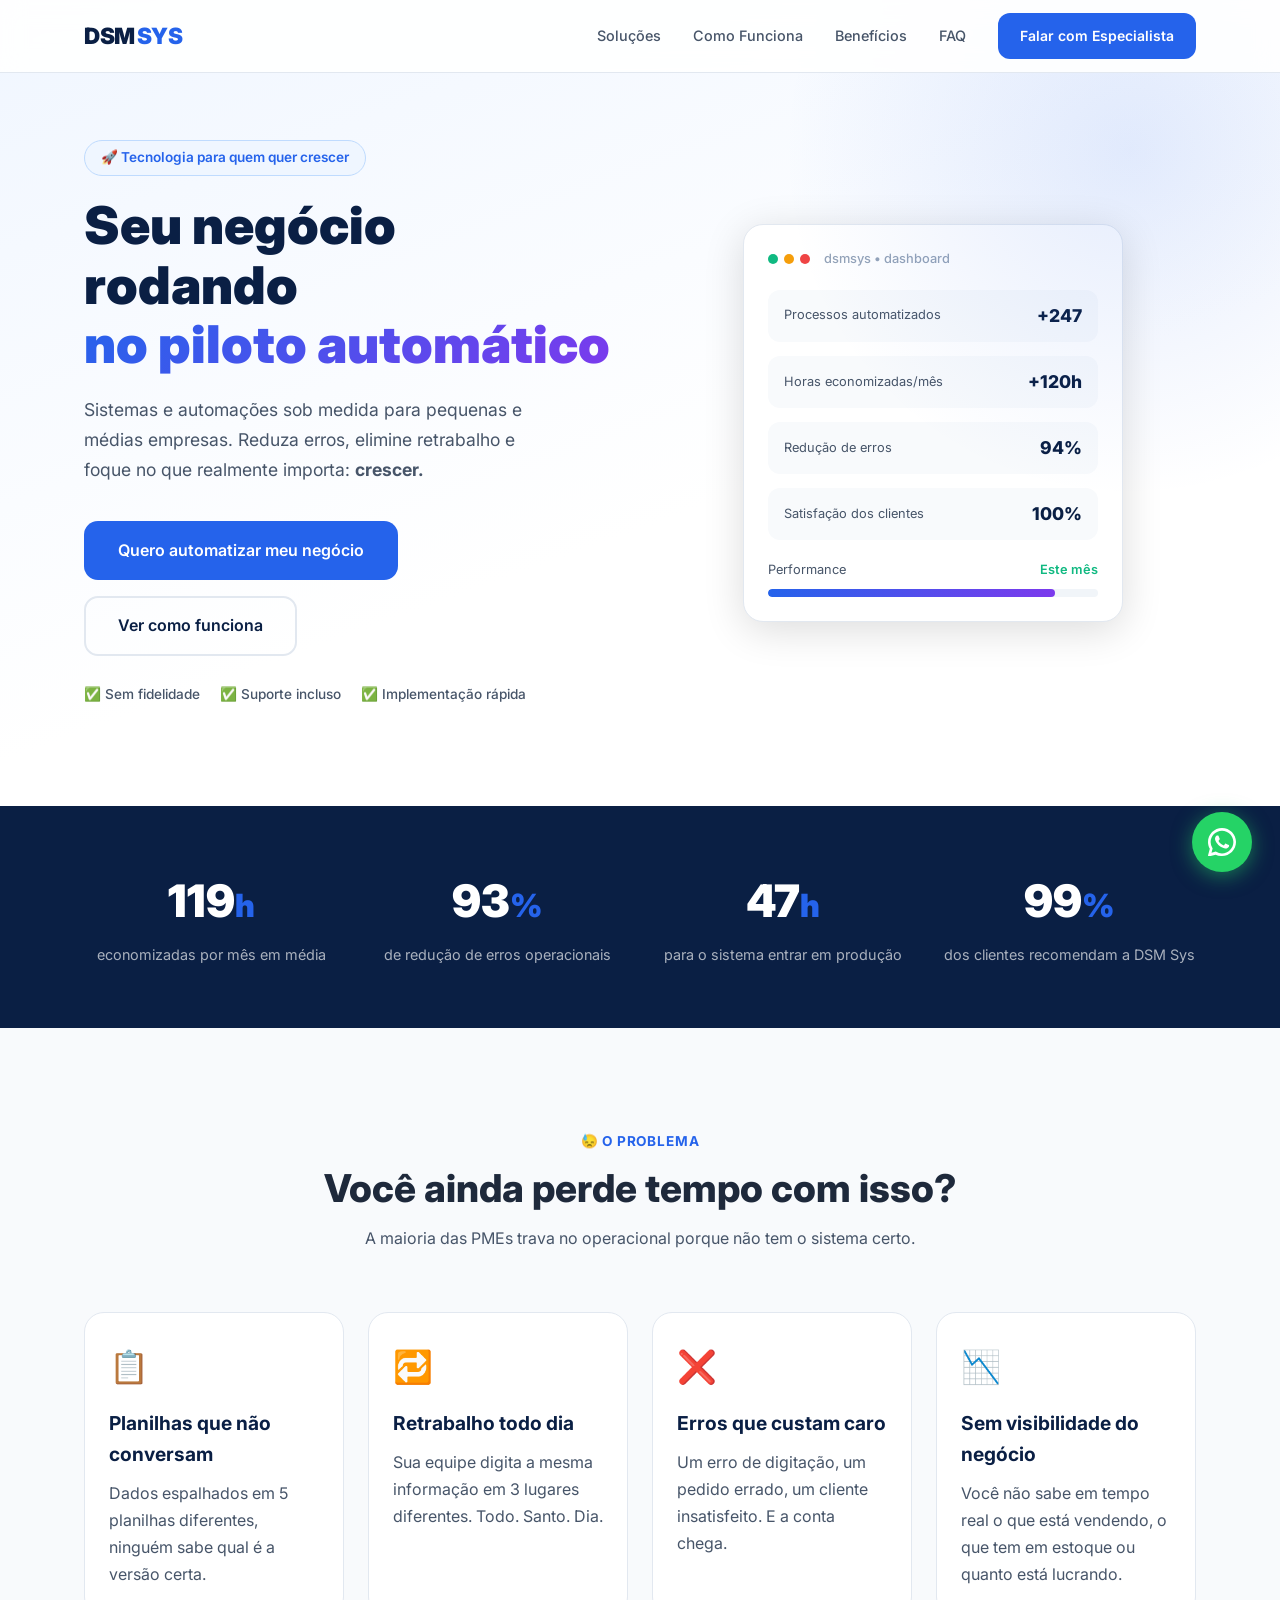
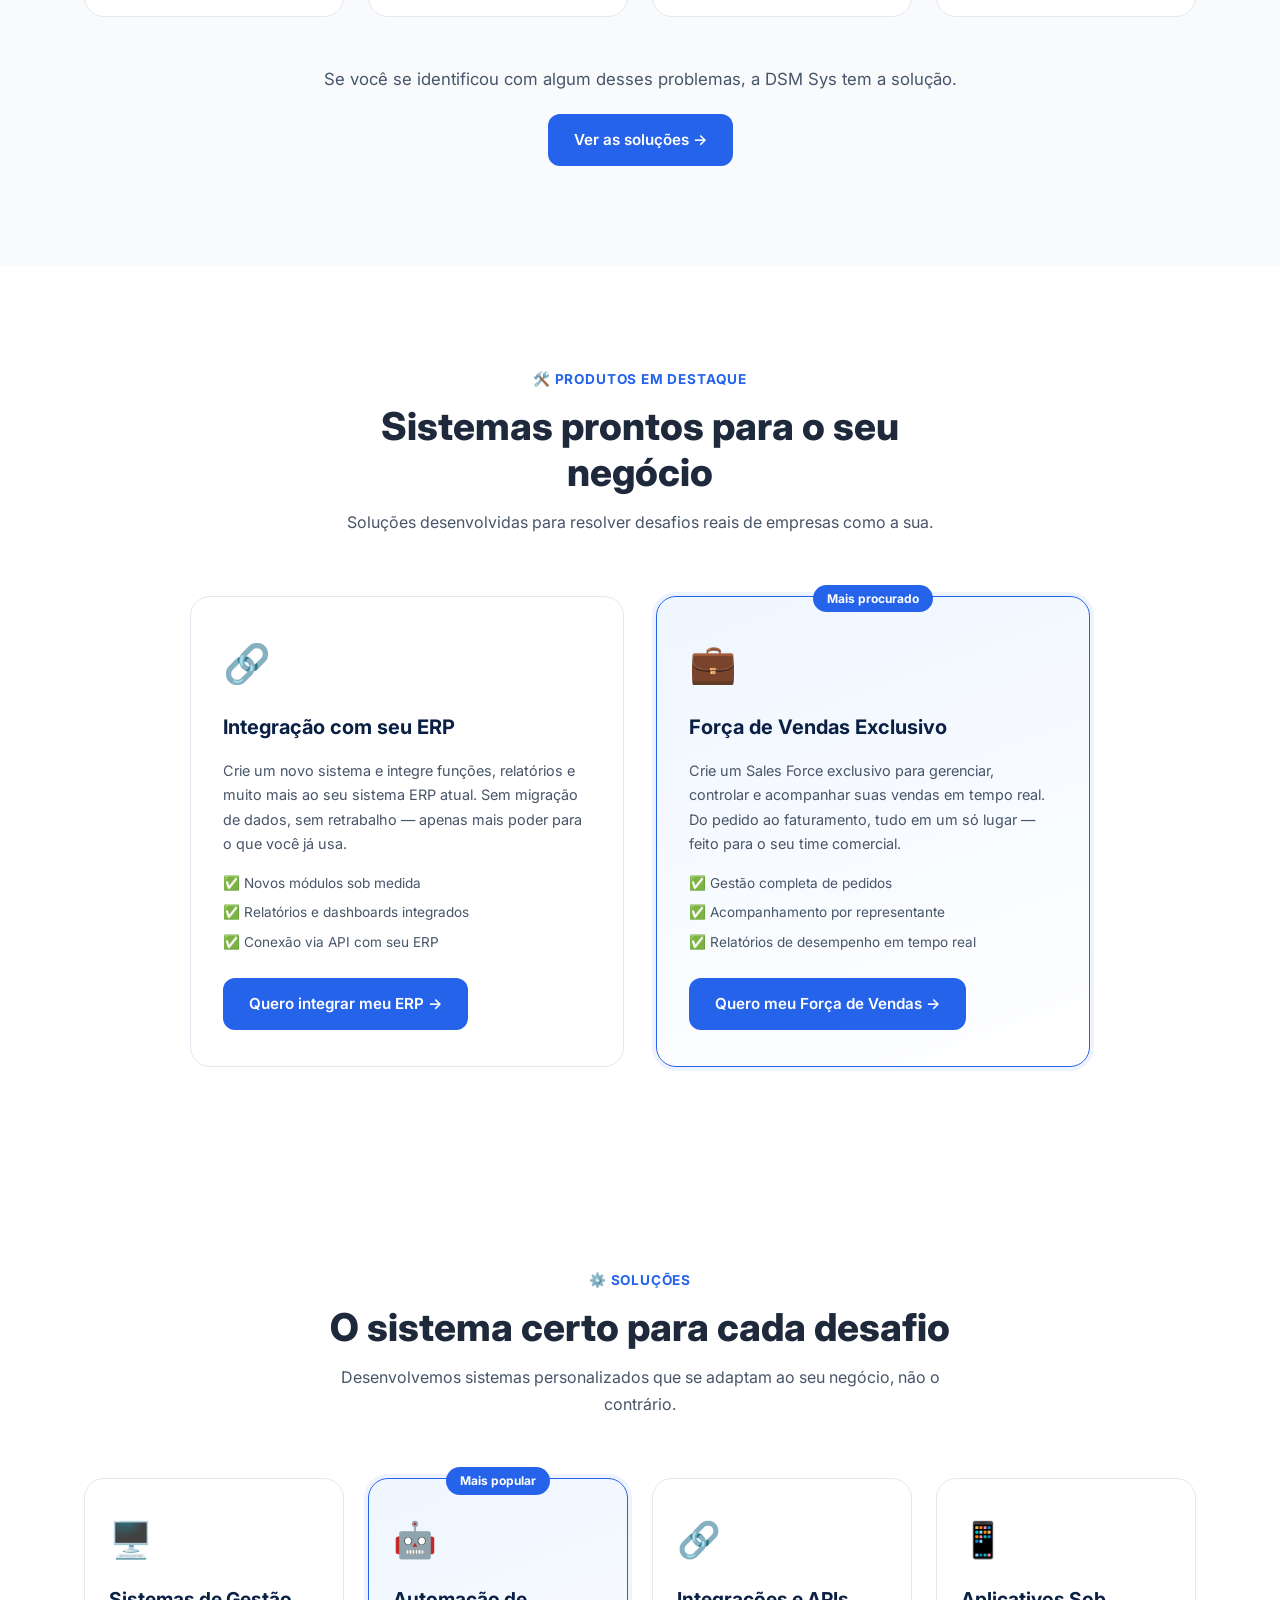
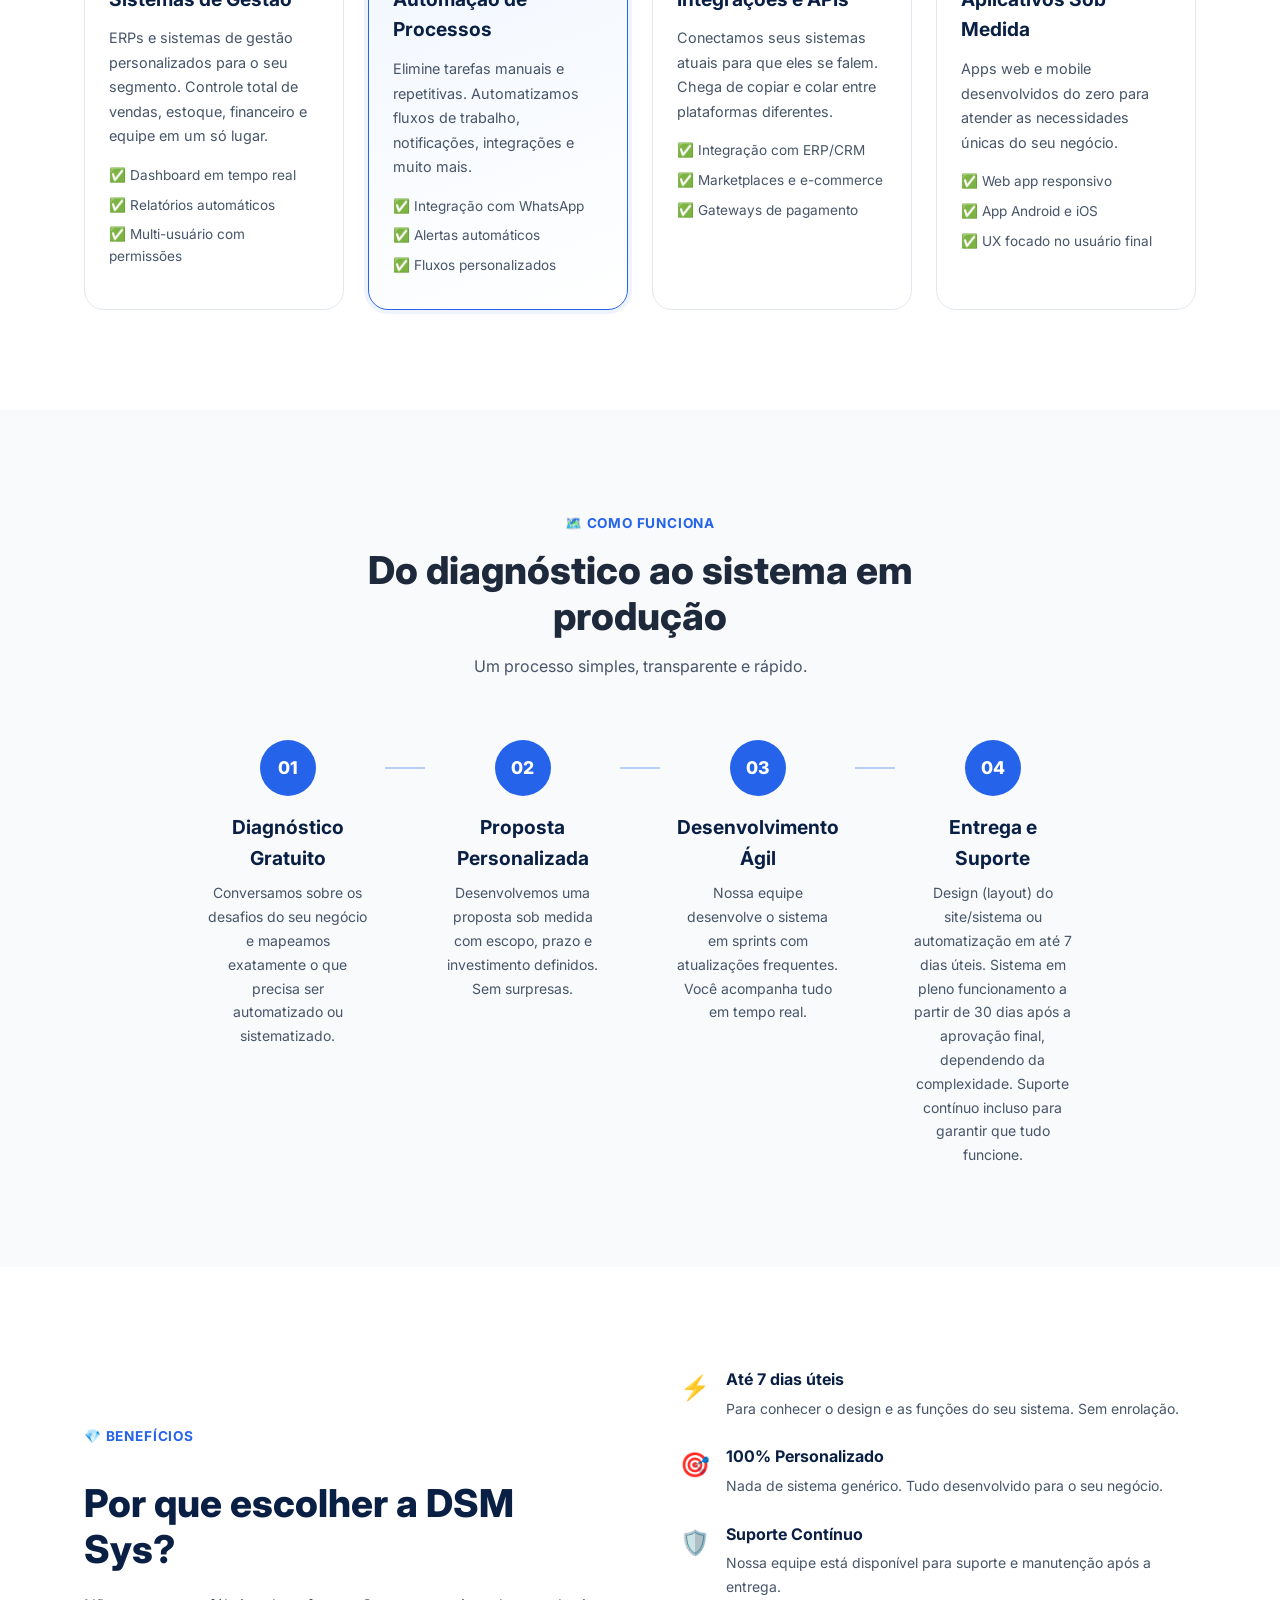
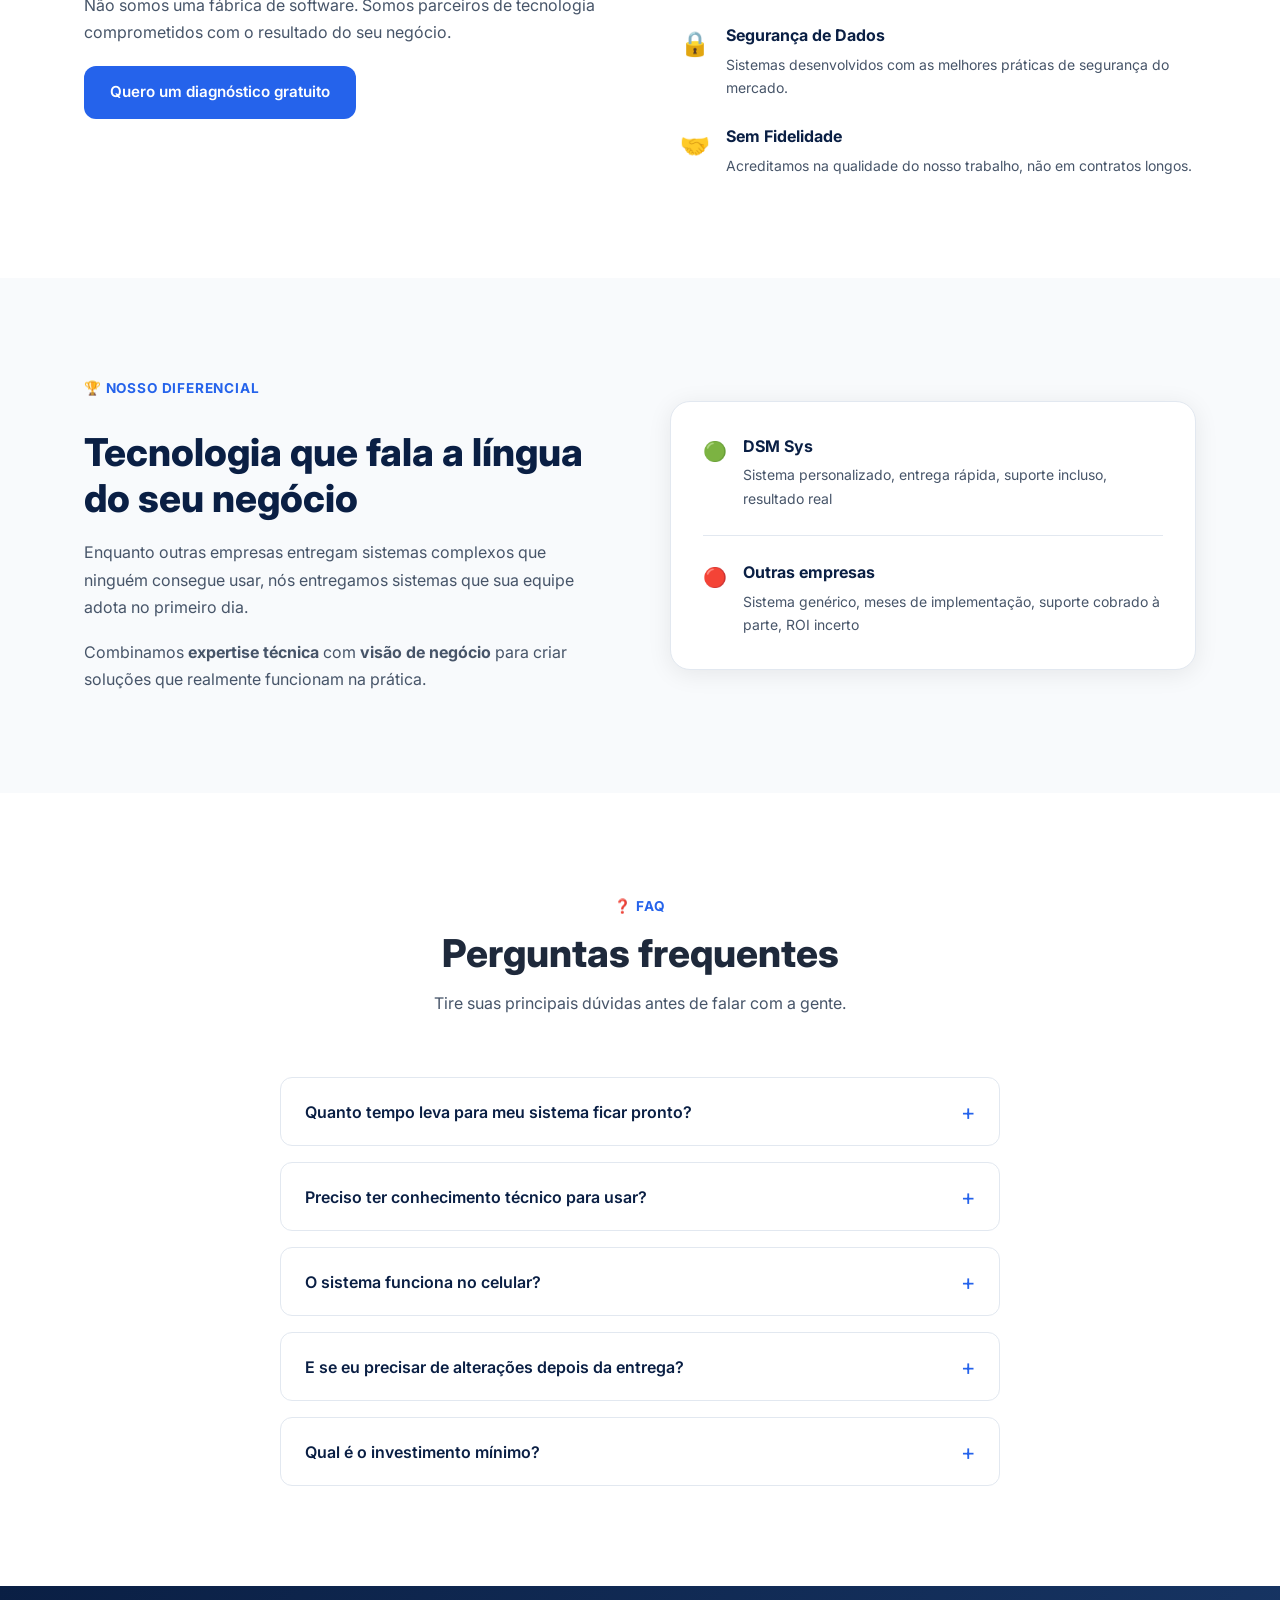
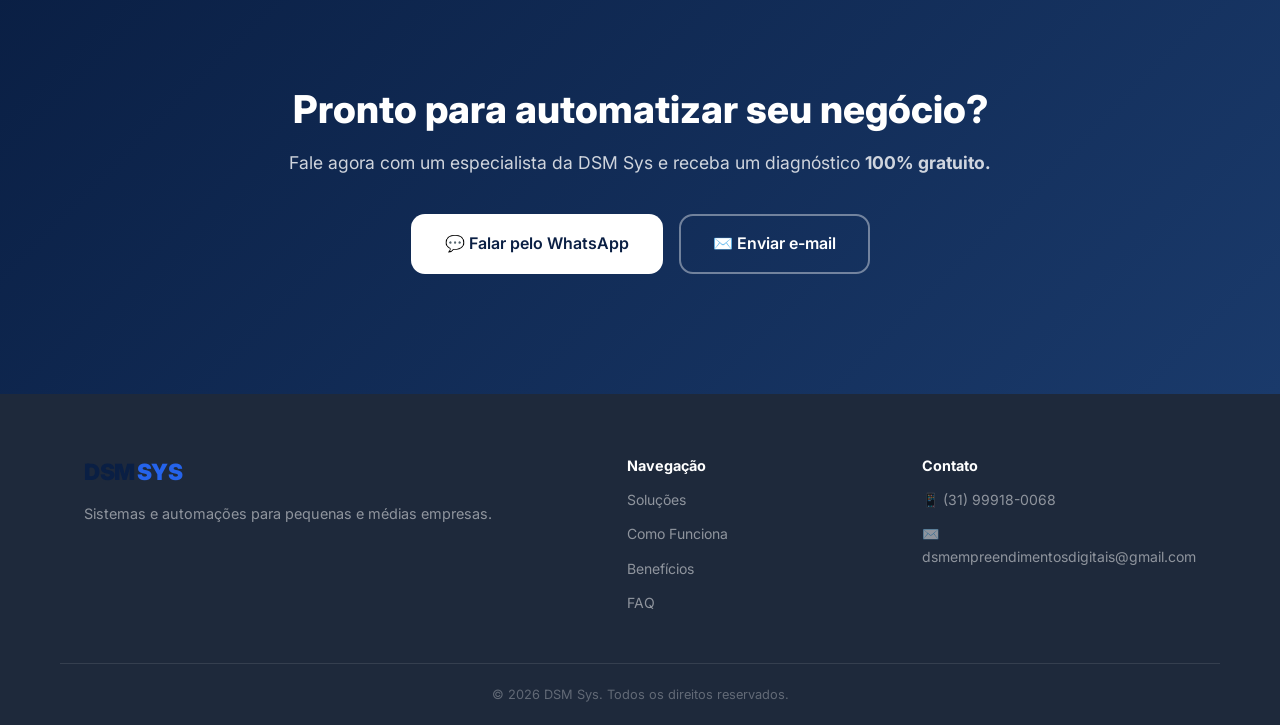
==== index.html @ b0ebf324 "feat: site institucional DSM Sys v1.0 - landing page profissional" ====
<!DOCTYPE html>
<html lang="pt-BR">
<head>
  <meta charset="UTF-8" />
  <meta name="viewport" content="width=device-width, initial-scale=1.0" />
  <meta name="description" content="DSM Sys — Sistemas e automações para pequenas e médias empresas. Reduza erros, ganhe tempo e escale seu negócio com tecnologia." />
  <meta name="robots" content="index, follow" />
  <link rel="canonical" href="https://dsmsys.com.br/" />

  <!-- Open Graph (WhatsApp, Facebook, LinkedIn) -->
  <meta property="og:type" content="website" />
  <meta property="og:url" content="https://dsmsys.com.br/" />
  <meta property="og:title" content="DSM Sys | Sistemas e Automações para PMEs" />
  <meta property="og:description" content="Sistemas e automações sob medida para pequenas e médias empresas. Reduza erros, elimine retrabalho e foque no que importa: crescer." />
  <meta property="og:image" content="https://dsmsys.com.br/og-image.png" />

  <!-- Twitter Card -->
  <meta name="twitter:card" content="summary_large_image" />
  <meta name="twitter:title" content="DSM Sys | Sistemas e Automações para PMEs" />
  <meta name="twitter:description" content="Sistemas e automações sob medida para PMEs. Diagnostico gratuito, implementação em 48h." />
  <meta name="twitter:image" content="https://dsmsys.com.br/og-image.png" />

  <title>DSM Sys | Sistemas e Automações para PMEs</title>
  <link rel="icon" type="image/png" href="LOGO/logo.png" />
  <link rel="preconnect" href="https://fonts.googleapis.com" />
  <link rel="preconnect" href="https://fonts.gstatic.com" crossorigin />
  <link href="https://fonts.googleapis.com/css2?family=Inter:wght@400;500;600;700;800;900&display=swap" rel="stylesheet" />
  <link rel="stylesheet" href="style.css" />
</head>
<body>

  <!-- ========== HEADER ========== -->
  <header class="header" id="header">
    <div class="container header__inner">
      <a href="#" class="logo">
        <span class="logo__dsm">DSM</span><span class="logo__sys">SYS</span>
      </a>
      <nav class="nav" id="nav">
        <a href="#solucoes" class="nav__link">Soluções</a>
        <a href="#como-funciona" class="nav__link">Como Funciona</a>
        <a href="#beneficios" class="nav__link">Benefícios</a>
        <a href="#faq" class="nav__link">FAQ</a>
        <a href="https://wa.me/5531999180068?text=Olá!%20Quero%20conhecer%20as%20soluções%20da%20DSM%20Sys." target="_blank" rel="noopener noreferrer" class="btn btn--nav">Falar com Especialista</a>
      </nav>
      <button class="hamburger" id="hamburger" aria-label="Abrir menu">
        <span></span><span></span><span></span>
      </button>
    </div>
  </header>

  <!-- ========== HERO ========== -->
  <section class="hero">
    <div class="container hero__inner">
      <div class="hero__content" data-animate>
        <span class="badge">🚀 Tecnologia para quem quer crescer</span>
        <h1 class="hero__title">
          Seu negócio rodando <br />
          <span class="highlight">no piloto automático</span>
        </h1>
        <p class="hero__sub">
          Sistemas e automações sob medida para pequenas e médias empresas. Reduza erros, elimine retrabalho e foque no que realmente importa: <strong>crescer.</strong>
        </p>
        <div class="hero__actions">
          <a href="https://wa.me/5531999180068?text=Olá!%20Quero%20conhecer%20as%20soluções%20da%20DSM%20Sys." target="_blank" rel="noopener noreferrer" class="btn btn--primary btn--lg">
            Quero automatizar meu negócio
          </a>
          <a href="#como-funciona" class="btn btn--ghost btn--lg">
            Ver como funciona
          </a>
        </div>
        <div class="hero__trust">
          <span>✅ Sem fidelidade</span>
          <span>✅ Suporte incluso</span>
          <span>✅ Implementação rápida</span>
        </div>
      </div>
      <div class="hero__visual" data-animate-delay>
        <div class="hero__card">
          <div class="hero__card-header">
            <span class="dot dot--green"></span>
            <span class="dot dot--yellow"></span>
            <span class="dot dot--red"></span>
            <span class="hero__card-title">dsmsys • dashboard</span>
          </div>
          <div class="hero__card-body">
            <div class="metric">
              <span class="metric__label">Processos automatizados</span>
              <span class="metric__value">+247</span>
            </div>
            <div class="metric">
              <span class="metric__label">Horas economizadas/mês</span>
              <span class="metric__value">+120h</span>
            </div>
            <div class="metric">
              <span class="metric__label">Redução de erros</span>
              <span class="metric__value">94%</span>
            </div>
            <div class="metric">
              <span class="metric__label">Satisfação dos clientes</span>
              <span class="metric__value">100%</span>
            </div>
          </div>
          <div class="hero__card-bar">
            <div class="bar-label">Performance <span>Este mês</span></div>
            <div class="bar-track"><div class="bar-fill"></div></div>
          </div>
        </div>
      </div>
    </div>
    <div class="hero__bg"></div>
  </section>

  <!-- ========== NÚMEROS ========== -->
  <section class="numbers">
    <div class="container numbers__grid">
      <div class="number-item" data-animate>
        <span class="number-item__value" data-count="120">0</span><span class="number-item__suffix">h</span>
        <p>economizadas por mês em média</p>
      </div>
      <div class="number-item" data-animate>
        <span class="number-item__value" data-count="94">0</span><span class="number-item__suffix">%</span>
        <p>de redução de erros operacionais</p>
      </div>
      <div class="number-item" data-animate>
        <span class="number-item__value" data-count="48">0</span><span class="number-item__suffix">h</span>
        <p>para o sistema entrar em produção</p>
      </div>
      <div class="number-item" data-animate>
        <span class="number-item__value" data-count="100">0</span><span class="number-item__suffix">%</span>
        <p>dos clientes recomendam a DSM Sys</p>
      </div>
    </div>
  </section>

  <!-- ========== PROBLEMA ========== -->
  <section class="problem">
    <div class="container">
      <div class="section-header" data-animate>
        <span class="section-tag">😓 O problema</span>
        <h2>Você ainda perde tempo com isso?</h2>
        <p>A maioria das PMEs trava no operacional porque não tem o sistema certo.</p>
      </div>
      <div class="problem__grid">
        <div class="problem__item" data-animate>
          <span class="problem__icon">📋</span>
          <h3>Planilhas que não conversam</h3>
          <p>Dados espalhados em 5 planilhas diferentes, ninguém sabe qual é a versão certa.</p>
        </div>
        <div class="problem__item" data-animate>
          <span class="problem__icon">🔁</span>
          <h3>Retrabalho todo dia</h3>
          <p>Sua equipe digita a mesma informação em 3 lugares diferentes. Todo. Santo. Dia.</p>
        </div>
        <div class="problem__item" data-animate>
          <span class="problem__icon">❌</span>
          <h3>Erros que custam caro</h3>
          <p>Um erro de digitação, um pedido errado, um cliente insatisfeito. E a conta chega.</p>
        </div>
        <div class="problem__item" data-animate>
          <span class="problem__icon">📉</span>
          <h3>Sem visibilidade do negócio</h3>
          <p>Você não sabe em tempo real o que está vendendo, o que tem em estoque ou quanto está lucrando.</p>
        </div>
      </div>
      <div class="problem__cta" data-animate>
        <p>Se você se identificou com algum desses problemas, a DSM Sys tem a solução.</p>
        <a href="#solucoes" class="btn btn--primary">Ver as soluções →</a>
      </div>
    </div>
  </section>

  <!-- ========== PRODUTOS EM DESTAQUE ========== -->
  <section class="products" id="produtos">
    <div class="container">
      <div class="section-header" data-animate>
        <span class="section-tag">🛠️ Produtos em Destaque</span>
        <h2>Sistemas prontos para o seu negócio</h2>
        <p>Soluções desenvolvidas para resolver desafios reais de empresas como a sua.</p>
      </div>
      <div class="products__grid">
        <div class="product-card" data-animate>
          <div class="product-card__icon">🔗</div>
          <h3>Integração com seu ERP</h3>
          <p>Crie um novo sistema e integre funções, relatórios e muito mais ao seu sistema ERP atual. Sem migração de dados, sem retrabalho — apenas mais poder para o que você já usa.</p>
          <ul>
            <li>✅ Novos módulos sob medida</li>
            <li>✅ Relatórios e dashboards integrados</li>
            <li>✅ Conexão via API com seu ERP</li>
          </ul>
          <a href="https://wa.me/5531999180068?text=Olá!%20Tenho%20interesse%20em%20integrar%20meu%20ERP." target="_blank" rel="noopener noreferrer" class="btn btn--primary">Quero integrar meu ERP →</a>
        </div>
        <div class="product-card product-card--featured" data-animate>
          <div class="product-card__badge">Mais procurado</div>
          <div class="product-card__icon">💼</div>
          <h3>Força de Vendas Exclusivo</h3>
          <p>Crie um Sales Force exclusivo para gerenciar, controlar e acompanhar suas vendas em tempo real. Do pedido ao faturamento, tudo em um só lugar — feito para o seu time comercial.</p>
          <ul>
            <li>✅ Gestão completa de pedidos</li>
            <li>✅ Acompanhamento por representante</li>
            <li>✅ Relatórios de desempenho em tempo real</li>
          </ul>
          <a href="https://wa.me/5531999180068?text=Olá!%20Quero%20um%20sistema%20de%20Força%20de%20Vendas." target="_blank" rel="noopener noreferrer" class="btn btn--primary">Quero meu Força de Vendas →</a>
        </div>
      </div>
    </div>
  </section>

  <!-- ========== SOLUÇÕES ========== -->
  <section class="solutions" id="solucoes">
    <div class="container">
      <div class="section-header" data-animate>
        <span class="section-tag">⚙️ Soluções</span>
        <h2>O sistema certo para cada desafio</h2>
        <p>Desenvolvemos sistemas personalizados que se adaptam ao seu negócio, não o contrário.</p>
      </div>
      <div class="solutions__grid">
        <div class="solution-card" data-animate>
          <div class="solution-card__icon">🖥️</div>
          <h3>Sistemas de Gestão</h3>
          <p>ERPs e sistemas de gestão personalizados para o seu segmento. Controle total de vendas, estoque, financeiro e equipe em um só lugar.</p>
          <ul>
            <li>✅ Dashboard em tempo real</li>
            <li>✅ Relatórios automáticos</li>
            <li>✅ Multi-usuário com permissões</li>
          </ul>
        </div>
        <div class="solution-card solution-card--featured" data-animate>
          <div class="solution-card__badge">Mais popular</div>
          <div class="solution-card__icon">🤖</div>
          <h3>Automação de Processos</h3>
          <p>Elimine tarefas manuais e repetitivas. Automatizamos fluxos de trabalho, notificações, integrações e muito mais.</p>
          <ul>
            <li>✅ Integração com WhatsApp</li>
            <li>✅ Alertas automáticos</li>
            <li>✅ Fluxos personalizados</li>
          </ul>
        </div>
        <div class="solution-card" data-animate>
          <div class="solution-card__icon">🔗</div>
          <h3>Integrações e APIs</h3>
          <p>Conectamos seus sistemas atuais para que eles se falem. Chega de copiar e colar entre plataformas diferentes.</p>
          <ul>
            <li>✅ Integração com ERP/CRM</li>
            <li>✅ Marketplaces e e-commerce</li>
            <li>✅ Gateways de pagamento</li>
          </ul>
        </div>
        <div class="solution-card" data-animate>
          <div class="solution-card__icon">📱</div>
          <h3>Aplicativos Sob Medida</h3>
          <p>Apps web e mobile desenvolvidos do zero para atender as necessidades únicas do seu negócio.</p>
          <ul>
            <li>✅ Web app responsivo</li>
            <li>✅ App Android e iOS</li>
            <li>✅ UX focado no usuário final</li>
          </ul>
        </div>
      </div>
    </div>
  </section>

  <!-- ========== COMO FUNCIONA ========== -->
  <section class="how" id="como-funciona">
    <div class="container">
      <div class="section-header" data-animate>
        <span class="section-tag">🗺️ Como funciona</span>
        <h2>Do diagnóstico ao sistema em produção</h2>
        <p>Um processo simples, transparente e rápido.</p>
      </div>
      <div class="how__steps">
        <div class="step" data-animate>
          <div class="step__number">01</div>
          <div class="step__content">
            <h3>Diagnóstico Gratuito</h3>
            <p>Conversamos sobre os desafios do seu negócio e mapeamos exatamente o que precisa ser automatizado ou sistematizado.</p>
          </div>
        </div>
        <div class="step__connector"></div>
        <div class="step" data-animate>
          <div class="step__number">02</div>
          <div class="step__content">
            <h3>Proposta Personalizada</h3>
            <p>Desenvolvemos uma proposta sob medida com escopo, prazo e investimento definidos. Sem surpresas.</p>
          </div>
        </div>
        <div class="step__connector"></div>
        <div class="step" data-animate>
          <div class="step__number">03</div>
          <div class="step__content">
            <h3>Desenvolvimento Ágil</h3>
            <p>Nossa equipe desenvolve o sistema em sprints com atualizações frequentes. Você acompanha tudo em tempo real.</p>
          </div>
        </div>
        <div class="step__connector"></div>
        <div class="step" data-animate>
          <div class="step__number">04</div>
          <div class="step__content">
            <h3>Entrega e Suporte</h3>
            <p>Design (layout) do site/sistema ou automatização em até 7 dias úteis. Sistema em pleno funcionamento a partir de 30 dias após a aprovação final, dependendo da complexidade. Suporte contínuo incluso para garantir que tudo funcione.</p>
          </div>
        </div>
      </div>
    </div>
  </section>

  <!-- ========== BENEFÍCIOS ========== -->
  <section class="benefits" id="beneficios">
    <div class="container benefits__inner">
      <div class="benefits__text" data-animate>
        <span class="section-tag">💎 Benefícios</span>
        <h2>Por que escolher a DSM Sys?</h2>
        <p>Não somos uma fábrica de software. Somos parceiros de tecnologia comprometidos com o resultado do seu negócio.</p>
        <a href="https://wa.me/5531999180068?text=Olá!%20Quero%20um%20diagnóstico%20gratuito%20com%20a%20DSM%20Sys." target="_blank" rel="noopener noreferrer" class="btn btn--primary">
          Quero um diagnóstico gratuito
        </a>
      </div>
      <div class="benefits__list" data-animate-delay>
        <div class="benefit">
          <span class="benefit__icon">⚡</span>
          <div>
            <h4>Até 7 dias úteis</h4>
            <p>Para conhecer o design e as funções do seu sistema. Sem enrolação.</p>
          </div>
        </div>
        <div class="benefit">
          <span class="benefit__icon">🎯</span>
          <div>
            <h4>100% Personalizado</h4>
            <p>Nada de sistema genérico. Tudo desenvolvido para o seu negócio.</p>
          </div>
        </div>
        <div class="benefit">
          <span class="benefit__icon">🛡️</span>
          <div>
            <h4>Suporte Contínuo</h4>
            <p>Nossa equipe está disponível para suporte e manutenção após a entrega.</p>
          </div>
        </div>

        <div class="benefit">
          <span class="benefit__icon">🔒</span>
          <div>
            <h4>Segurança de Dados</h4>
            <p>Sistemas desenvolvidos com as melhores práticas de segurança do mercado.</p>
          </div>
        </div>
        <div class="benefit">
          <span class="benefit__icon">🤝</span>
          <div>
            <h4>Sem Fidelidade</h4>
            <p>Acreditamos na qualidade do nosso trabalho, não em contratos longos.</p>
          </div>
        </div>
      </div>
    </div>
  </section>

  <!-- ========== DIFERENCIAL ========== -->
  <section class="differential">
    <div class="container">
      <div class="differential__inner" data-animate>
        <div class="differential__content">
          <span class="section-tag">🏆 Nosso diferencial</span>
          <h2>Tecnologia que fala a língua do seu negócio</h2>
          <p>Enquanto outras empresas entregam sistemas complexos que ninguém consegue usar, nós entregamos sistemas que sua equipe adota no primeiro dia.</p>
          <p>Combinamos <strong>expertise técnica</strong> com <strong>visão de negócio</strong> para criar soluções que realmente funcionam na prática.</p>
        </div>
        <div class="differential__box">
          <div class="diff-item">
            <span>🟢</span>
            <div>
              <strong>DSM Sys</strong>
              <p>Sistema personalizado, entrega rápida, suporte incluso, resultado real</p>
            </div>
          </div>
          <div class="diff-divider"></div>
          <div class="diff-item">
            <span>🔴</span>
            <div>
              <strong>Outras empresas</strong>
              <p>Sistema genérico, meses de implementação, suporte cobrado à parte, ROI incerto</p>
            </div>
          </div>
        </div>
      </div>
    </div>
  </section>

  <!-- ========== FAQ ========== -->
  <section class="faq" id="faq">
    <div class="container">
      <div class="section-header" data-animate>
        <span class="section-tag">❓ FAQ</span>
        <h2>Perguntas frequentes</h2>
        <p>Tire suas principais dúvidas antes de falar com a gente.</p>
      </div>
      <div class="faq__list">
        <div class="faq__item" data-animate>
          <button class="faq__question">
            Quanto tempo leva para meu sistema ficar pronto?
            <span class="faq__icon">+</span>
          </button>
          <div class="faq__answer">
            <p>Depende da complexidade do projeto. Design e visual em até 7 dias úteis. Projetos mais robustos levam entre 6 e 12 semanas, mas tudo é alinhado na proposta após a definição do escopo, antes do início.</p>
          </div>
        </div>
        <div class="faq__item" data-animate>
          <button class="faq__question">
            Preciso ter conhecimento técnico para usar?
            <span class="faq__icon">+</span>
          </button>
          <div class="faq__answer">
            <p>Não! Desenvolvemos sistemas pensados para o usuário final. A interface é intuitiva e oferecemos treinamento completo para sua equipe na entrega.</p>
          </div>
        </div>
        <div class="faq__item" data-animate>
          <button class="faq__question">
            O sistema funciona no celular?
            <span class="faq__icon">+</span>
          </button>
          <div class="faq__answer">
            <p>Sim! Todos os nossos sistemas são responsivos e funcionam perfeitamente em desktop, tablet e celular.</p>
          </div>
        </div>
        <div class="faq__item" data-animate>
          <button class="faq__question">
            E se eu precisar de alterações depois da entrega?
            <span class="faq__icon">+</span>
          </button>
          <div class="faq__answer">
            <p>Oferecemos suporte contínuo e planos de manutenção. Evoluções e novas funcionalidades são orçadas e implementadas de forma ágil.</p>
          </div>
        </div>
        <div class="faq__item" data-animate>
          <button class="faq__question">
            Qual é o investimento mínimo?
            <span class="faq__icon">+</span>
          </button>
          <div class="faq__answer">
            <p>Cada projeto é único, então não temos um valor fixo. Fazemos um diagnóstico gratuito e apresentamos uma proposta personalizada conforme a sua necessidade e orçamento.</p>
          </div>
        </div>
      </div>
    </div>
  </section>

  <!-- ========== CTA FINAL ========== -->
  <section class="cta-final">
    <div class="container cta-final__inner" data-animate>
      <h2>Pronto para automatizar seu negócio?</h2>
      <p>Fale agora com um especialista da DSM Sys e receba um diagnóstico <strong>100% gratuito.</strong></p>
      <div class="cta-final__actions">
        <a href="https://wa.me/5531999180068?text=Olá!%20Quero%20um%20diagnóstico%20gratuito%20com%20a%20DSM%20Sys." target="_blank" rel="noopener noreferrer" class="btn btn--white btn--lg">
          💬 Falar pelo WhatsApp
        </a>
        <a href="mailto:dsmempreendimentosdigitais@gmail.com" class="btn btn--ghost-white btn--lg">
          ✉️ Enviar e-mail
        </a>
      </div>

    </div>
  </section>

  <!-- ========== FOOTER ========== -->
  <footer class="footer">
    <div class="container footer__inner">
      <div class="footer__brand">
        <a href="#" class="logo">
          <span class="logo__dsm">DSM</span><span class="logo__sys">SYS</span>
        </a>
        <p>Sistemas e automações para pequenas e médias empresas.</p>
      </div>
      <div class="footer__links">
        <h4>Navegação</h4>
        <a href="#solucoes">Soluções</a>
        <a href="#como-funciona">Como Funciona</a>
        <a href="#beneficios">Benefícios</a>
        <a href="#faq">FAQ</a>
      </div>
      <div class="footer__contact">
        <h4>Contato</h4>
        <a href="https://wa.me/5531999180068" target="_blank" rel="noopener noreferrer">📱 (31) 99918-0068</a>
        <a href="mailto:dsmempreendimentosdigitais@gmail.com">✉️ dsmempreendimentosdigitais@gmail.com</a>
      </div>
    </div>
    <div class="footer__bottom">
      <p>© 2026 DSM Sys. Todos os direitos reservados.</p>
    </div>
  </footer>

  <!-- ========== WHATSAPP FLUTUANTE ========== -->
  <a href="https://wa.me/5531999180068?text=Olá!%20Quero%20conhecer%20as%20soluções%20da%20DSM%20Sys." target="_blank" rel="noopener noreferrer" class="whatsapp-float" aria-label="Falar no WhatsApp">
    <svg xmlns="http://www.w3.org/2000/svg" viewBox="0 0 24 24" fill="white" width="28" height="28">
      <path d="M17.472 14.382c-.297-.149-1.758-.867-2.03-.967-.273-.099-.471-.148-.67.15-.197.297-.767.966-.94 1.164-.173.199-.347.223-.644.075-.297-.15-1.255-.463-2.39-1.475-.883-.788-1.48-1.761-1.653-2.059-.173-.297-.018-.458.13-.606.134-.133.298-.347.446-.52.149-.174.198-.298.298-.497.099-.198.05-.371-.025-.52-.075-.149-.669-1.612-.916-2.207-.242-.579-.487-.5-.669-.51-.173-.008-.371-.01-.57-.01-.198 0-.52.074-.792.372-.272.297-1.04 1.016-1.04 2.479 0 1.462 1.065 2.875 1.213 3.074.149.198 2.096 3.2 5.077 4.487.709.306 1.262.489 1.694.625.712.227 1.36.195 1.871.118.571-.085 1.758-.719 2.006-1.413.248-.694.248-1.289.173-1.413-.074-.124-.272-.198-.57-.347z"/>
      <path d="M12 0C5.373 0 0 5.373 0 12c0 2.127.558 4.126 1.534 5.858L.057 23.428a.75.75 0 00.921.921l5.57-1.477A11.952 11.952 0 0012 24c6.627 0 12-5.373 12-12S18.627 0 12 0zm0 21.75a9.713 9.713 0 01-4.953-1.356l-.355-.211-3.684.976.976-3.585-.231-.371A9.715 9.715 0 012.25 12C2.25 6.615 6.615 2.25 12 2.25S21.75 6.615 21.75 12 17.385 21.75 12 21.75z"/>
    </svg>
  </a>

  <script src="script.js"></script>
</body>
</html>
---- style.css ----
/* ===== RESET & BASE ===== */
*, *::before, *::after { box-sizing: border-box; margin: 0; padding: 0; }

:root {
  --primary:     #0A1F44;
  --blue:        #2563EB;
  --blue-hover:  #1D4ED8;
  --blue-light:  #EFF6FF;
  --white:       #FFFFFF;
  --gray-50:     #F8FAFC;
  --gray-100:    #F1F5F9;
  --gray-200:    #E2E8F0;
  --gray-400:    #94A3B8;
  --gray-600:    #475569;
  --gray-800:    #1E293B;
  --success:     #10B981;
  --radius:      12px;
  --radius-lg:   20px;
  --shadow:      0 4px 24px rgba(0,0,0,.08);
  --shadow-lg:   0 8px 40px rgba(0,0,0,.14);
  --transition:  .25s ease;
  --font:        'Inter', sans-serif;
}

html { scroll-behavior: smooth; }

body {
  font-family: var(--font);
  color: var(--gray-800);
  background: var(--white);
  line-height: 1.6;
  overflow-x: hidden;
}

.container {
  max-width: 1160px;
  margin: 0 auto;
  padding: 0 24px;
}

img { max-width: 100%; display: block; }
a { text-decoration: none; color: inherit; }
ul { list-style: none; }

/* ===== TYPOGRAPHY ===== */
h1 { font-size: clamp(2rem, 5vw, 3.25rem); font-weight: 900; line-height: 1.15; }
h2 { font-size: clamp(1.6rem, 3.5vw, 2.4rem); font-weight: 800; line-height: 1.2; }
h3 { font-size: 1.2rem; font-weight: 700; }
h4 { font-size: 1rem; font-weight: 700; }
p  { color: var(--gray-600); line-height: 1.7; }

/* ===== BUTTONS ===== */
.btn {
  display: inline-flex;
  align-items: center;
  gap: 8px;
  padding: 12px 24px;
  border-radius: var(--radius);
  font-family: var(--font);
  font-size: .95rem;
  font-weight: 600;
  cursor: pointer;
  border: 2px solid transparent;
  transition: var(--transition);
  white-space: nowrap;
}
.btn--primary  { background: var(--blue); color: var(--white); }
.btn--primary:hover { background: var(--blue-hover); transform: translateY(-2px); box-shadow: 0 6px 20px rgba(37,99,235,.35); }
.btn--ghost    { background: transparent; color: var(--primary); border-color: var(--gray-200); }
.btn--ghost:hover { border-color: var(--blue); color: var(--blue); }
.btn--nav      { background: var(--blue); color: var(--white); padding: 10px 20px; font-size: .875rem; }
.btn--nav:hover { background: var(--blue-hover); }
.btn--white    { background: var(--white); color: var(--primary); }
.btn--white:hover { background: var(--gray-100); transform: translateY(-2px); }
.btn--ghost-white { background: transparent; color: var(--white); border-color: rgba(255,255,255,.4); }
.btn--ghost-white:hover { border-color: var(--white); background: rgba(255,255,255,.1); }
.btn--lg { padding: 15px 32px; font-size: 1rem; border-radius: 14px; }

/* ===== BADGES & TAGS ===== */
.badge {
  display: inline-block;
  background: var(--blue-light);
  color: var(--blue);
  border: 1px solid #BFDBFE;
  border-radius: 999px;
  padding: 6px 16px;
  font-size: .85rem;
  font-weight: 600;
  margin-bottom: 20px;
}
.section-tag {
  display: inline-block;
  font-size: .85rem;
  font-weight: 700;
  color: var(--blue);
  text-transform: uppercase;
  letter-spacing: .06em;
  margin-bottom: 12px;
}
.section-header {
  text-align: center;
  max-width: 640px;
  margin: 0 auto 60px;
}
.section-header h2 { margin-bottom: 14px; }

/* ===== HIGHLIGHT ===== */
.highlight {
  background: linear-gradient(135deg, var(--blue), #7C3AED);
  -webkit-background-clip: text;
  -webkit-text-fill-color: transparent;
  background-clip: text;
}

/* ===== ANIMATIONS ===== */
[data-animate], [data-animate-delay] {
  opacity: 0;
  transform: translateY(30px);
  transition: opacity .6s ease, transform .6s ease;
}
[data-animate-delay] { transition-delay: .2s; }
.is-visible { opacity: 1 !important; transform: translateY(0) !important; }

/* ===========================
   HEADER
=========================== */
.header {
  position: fixed;
  top: 0; left: 0; right: 0;
  z-index: 1000;
  background: rgba(255,255,255,.9);
  backdrop-filter: blur(12px);
  border-bottom: 1px solid var(--gray-200);
  transition: box-shadow var(--transition);
}
.header.scrolled { box-shadow: var(--shadow); }
.header__inner {
  display: flex;
  align-items: center;
  justify-content: space-between;
  height: 72px;
}
.logo { display: flex; align-items: center; font-size: 1.4rem; font-weight: 900; letter-spacing: -.02em; }
.logo__dsm { color: var(--primary); }
.logo__sys { color: var(--blue); margin-left: 2px; }

.nav { display: flex; align-items: center; gap: 32px; }
.nav__link { font-size: .9rem; font-weight: 500; color: var(--gray-600); transition: color var(--transition); }
.nav__link:hover { color: var(--blue); }

.hamburger { display: none; flex-direction: column; gap: 5px; background: none; border: none; cursor: pointer; padding: 4px; }
.hamburger span { display: block; width: 24px; height: 2px; background: var(--primary); border-radius: 2px; transition: var(--transition); }
.hamburger.active span:nth-child(1) { transform: translateY(7px) rotate(45deg); }
.hamburger.active span:nth-child(2) { opacity: 0; }
.hamburger.active span:nth-child(3) { transform: translateY(-7px) rotate(-45deg); }

/* ===========================
   HERO
=========================== */
.hero {
  position: relative;
  padding: 140px 0 100px;
  overflow: hidden;
  background: linear-gradient(160deg, #F0F6FF 0%, #FFFFFF 60%);
}
.hero__bg {
  position: absolute;
  top: -200px; right: -200px;
  width: 700px; height: 700px;
  background: radial-gradient(circle, rgba(37,99,235,.12) 0%, transparent 70%);
  pointer-events: none;
}
.hero__inner {
  display: grid;
  grid-template-columns: 1fr 1fr;
  gap: 60px;
  align-items: center;
}
.hero__title { margin-bottom: 20px; color: var(--primary); }
.hero__sub { font-size: 1.1rem; margin-bottom: 36px; max-width: 480px; }
.hero__actions { display: flex; gap: 16px; flex-wrap: wrap; margin-bottom: 28px; }
.hero__trust { display: flex; gap: 20px; flex-wrap: wrap; }
.hero__trust span { font-size: .85rem; font-weight: 500; color: var(--gray-600); }

/* Hero Card */
.hero__visual { display: flex; justify-content: center; }
.hero__card {
  background: var(--white);
  border-radius: var(--radius-lg);
  box-shadow: var(--shadow-lg);
  padding: 24px;
  width: 100%;
  max-width: 380px;
  border: 1px solid var(--gray-200);
  animation: float 4s ease-in-out infinite;
}
@keyframes float {
  0%, 100% { transform: translateY(0); }
  50% { transform: translateY(-12px); }
}
.hero__card-header {
  display: flex;
  align-items: center;
  gap: 6px;
  margin-bottom: 20px;
}
.dot { width: 10px; height: 10px; border-radius: 50%; }
.dot--green  { background: #10B981; }
.dot--yellow { background: #F59E0B; }
.dot--red    { background: #EF4444; }
.hero__card-title { font-size: .8rem; color: var(--gray-400); margin-left: 8px; font-weight: 500; }

.hero__card-body { display: flex; flex-direction: column; gap: 14px; margin-bottom: 20px; }
.metric { display: flex; justify-content: space-between; align-items: center; padding: 12px 16px; background: var(--gray-50); border-radius: var(--radius); }
.metric__label { font-size: .8rem; color: var(--gray-600); }
.metric__value { font-size: 1.1rem; font-weight: 800; color: var(--primary); }

.bar-label { display: flex; justify-content: space-between; font-size: .8rem; color: var(--gray-600); margin-bottom: 8px; }
.bar-label span { font-weight: 600; color: var(--success); }
.bar-track { background: var(--gray-100); border-radius: 99px; height: 8px; overflow: hidden; }
.bar-fill {
  height: 100%;
  width: 0;
  background: linear-gradient(90deg, var(--blue), #7C3AED);
  border-radius: 99px;
  transition: width 1.5s ease .5s;
}
.bar-fill.animated { width: 87%; }

/* ===========================
   NUMBERS
=========================== */
.numbers {
  background: var(--primary);
  padding: 60px 0;
}
.numbers__grid {
  display: grid;
  grid-template-columns: repeat(4, 1fr);
  gap: 32px;
  text-align: center;
}
.number-item__value {
  font-size: 2.8rem;
  font-weight: 900;
  color: var(--white);
}
.number-item__suffix {
  font-size: 2rem;
  font-weight: 900;
  color: var(--blue);
}
.number-item p {
  color: rgba(255,255,255,.65);
  font-size: .9rem;
  margin-top: 6px;
}

/* ===========================
   PROBLEM
=========================== */
.problem {
  padding: 100px 0;
  background: var(--gray-50);
}
.problem__grid {
  display: grid;
  grid-template-columns: repeat(4, 1fr);
  gap: 24px;
  margin-bottom: 48px;
}
.problem__item {
  background: var(--white);
  border: 1px solid var(--gray-200);
  border-radius: var(--radius-lg);
  padding: 28px 24px;
  transition: var(--transition);
}
.problem__item:hover { transform: translateY(-4px); box-shadow: var(--shadow); }
.problem__icon { font-size: 2rem; display: block; margin-bottom: 16px; }
.problem__item h3 { margin-bottom: 10px; color: var(--primary); }
.problem__cta { text-align: center; }
.problem__cta p { margin-bottom: 20px; font-size: 1.05rem; }

/* ===========================
   SOLUTIONS
=========================== */
.solutions { padding: 100px 0; }
.solutions__grid {
  display: grid;
  grid-template-columns: repeat(4, 1fr);
  gap: 24px;
}
.solution-card {
  background: var(--white);
  border: 1px solid var(--gray-200);
  border-radius: var(--radius-lg);
  padding: 32px 24px;
  position: relative;
  transition: var(--transition);
}
.solution-card:hover { transform: translateY(-4px); box-shadow: var(--shadow-lg); border-color: var(--blue); }
.solution-card--featured {
  border-color: var(--blue);
  background: linear-gradient(160deg, #EFF6FF, var(--white));
  box-shadow: 0 0 0 4px rgba(37,99,235,.08);
}
.solution-card__badge {
  position: absolute;
  top: -12px; left: 50%;
  transform: translateX(-50%);
  background: var(--blue);
  color: var(--white);
  font-size: .75rem;
  font-weight: 700;
  padding: 4px 14px;
  border-radius: 999px;
  white-space: nowrap;
}
.solution-card__icon { font-size: 2.2rem; margin-bottom: 16px; }
.solution-card h3 { margin-bottom: 12px; color: var(--primary); }
.solution-card p { margin-bottom: 16px; font-size: .9rem; }
.solution-card ul { display: flex; flex-direction: column; gap: 8px; }
.solution-card ul li { font-size: .85rem; color: var(--gray-600); }

/* ===========================
   HOW IT WORKS
=========================== */
.how {
  padding: 100px 0;
  background: var(--gray-50);
}
.how__steps {
  display: flex;
  align-items: flex-start;
  gap: 0;
  max-width: 900px;
  margin: 0 auto;
}
.step {
  flex: 1;
  text-align: center;
  padding: 0 16px;
}
.step__number {
  width: 56px; height: 56px;
  background: var(--blue);
  color: var(--white);
  border-radius: 50%;
  display: flex; align-items: center; justify-content: center;
  font-size: 1.1rem;
  font-weight: 800;
  margin: 0 auto 16px;
}
.step__content h3 { color: var(--primary); margin-bottom: 8px; }
.step__content p { font-size: .875rem; }
.step__connector {
  flex: 0 0 40px;
  height: 2px;
  background: var(--blue);
  margin-top: 27px;
  opacity: .3;
}

/* ===========================
   BENEFITS
=========================== */
.benefits { padding: 100px 0; }
.benefits__inner {
  display: grid;
  grid-template-columns: 1fr 1fr;
  gap: 80px;
  align-items: center;
}
.benefits__text { display: flex; flex-direction: column; gap: 20px; align-items: flex-start; }
.benefits__text h2, .benefits__text p { color: var(--primary); }
.benefits__text > p { color: var(--gray-600); }
.benefits__list { display: flex; flex-direction: column; gap: 24px; }
.benefit { display: flex; gap: 16px; align-items: flex-start; }
.benefit__icon { font-size: 1.5rem; flex-shrink: 0; margin-top: 2px; }
.benefit h4 { color: var(--primary); margin-bottom: 4px; }
.benefit p { font-size: .875rem; }

/* ===========================
   DIFFERENTIAL
=========================== */
.differential {
  padding: 100px 0;
  background: var(--gray-50);
}
.differential__inner {
  display: grid;
  grid-template-columns: 1fr 1fr;
  gap: 60px;
  align-items: center;
}
.differential__content { display: flex; flex-direction: column; gap: 18px; }
.differential__content h2 { color: var(--primary); }
.differential__box {
  background: var(--white);
  border: 1px solid var(--gray-200);
  border-radius: var(--radius-lg);
  padding: 32px;
  box-shadow: var(--shadow);
}
.diff-item { display: flex; gap: 16px; align-items: flex-start; }
.diff-item span { font-size: 1.2rem; flex-shrink: 0; margin-top: 2px; }
.diff-item strong { display: block; color: var(--primary); margin-bottom: 4px; }
.diff-item p { font-size: .875rem; }
.diff-divider { height: 1px; background: var(--gray-200); margin: 24px 0; }

/* ===========================
   FAQ
=========================== */
.faq { padding: 100px 0; }
.faq__list { max-width: 720px; margin: 0 auto; display: flex; flex-direction: column; gap: 16px; }
.faq__item {
  border: 1px solid var(--gray-200);
  border-radius: var(--radius);
  overflow: hidden;
  background: var(--white);
}
.faq__question {
  width: 100%;
  display: flex;
  justify-content: space-between;
  align-items: center;
  padding: 20px 24px;
  background: none;
  border: none;
  font-family: var(--font);
  font-size: 1rem;
  font-weight: 600;
  color: var(--primary);
  cursor: pointer;
  text-align: left;
  gap: 16px;
  transition: background var(--transition);
}
.faq__question:hover { background: var(--gray-50); }
.faq__icon {
  font-size: 1.4rem;
  font-weight: 400;
  color: var(--blue);
  flex-shrink: 0;
  transition: transform var(--transition);
}
.faq__item.open .faq__icon { transform: rotate(45deg); }
.faq__answer {
  max-height: 0;
  overflow: hidden;
  transition: max-height .4s ease, padding .4s ease;
  padding: 0 24px;
}
.faq__answer p { color: var(--gray-600); font-size: .95rem; }
.faq__item.open .faq__answer { max-height: 200px; padding: 0 24px 20px; }

/* ===========================
   CTA FINAL
=========================== */
.cta-final {
  background: linear-gradient(135deg, var(--primary) 0%, #1a3a6b 100%);
  padding: 100px 0;
  text-align: center;
}
.cta-final__inner h2 { color: var(--white); margin-bottom: 16px; }
.cta-final__inner p { color: rgba(255,255,255,.8); font-size: 1.1rem; margin-bottom: 36px; }
.cta-final__actions { display: flex; gap: 16px; justify-content: center; flex-wrap: wrap; margin-bottom: 20px; }
.cta-final__note { font-size: .85rem; color: rgba(255,255,255,.5); }

/* ===========================
   FOOTER
=========================== */
.footer { background: var(--gray-800); padding: 60px 0 0; }
.footer__inner {
  display: grid;
  grid-template-columns: 2fr 1fr 1fr;
  gap: 48px;
  padding-bottom: 48px;
  border-bottom: 1px solid rgba(255,255,255,.1);
}
.footer__brand p { color: rgba(255,255,255,.5); font-size: .9rem; margin-top: 12px; }
.footer__links, .footer__contact { display: flex; flex-direction: column; gap: 12px; }
.footer__links h4, .footer__contact h4 { color: var(--white); font-size: .9rem; }
.footer__links a, .footer__contact a { color: rgba(255,255,255,.5); font-size: .875rem; transition: color var(--transition); }
.footer__links a:hover, .footer__contact a:hover { color: var(--white); }
.footer__bottom { text-align: center; padding: 20px; }
.footer__bottom p { color: rgba(255,255,255,.3); font-size: .8rem; }

/* ===========================
   WHATSAPP FLOAT
=========================== */
.whatsapp-float {
  position: fixed;
  bottom: 28px; right: 28px;
  width: 60px; height: 60px;
  background: #25D366;
  border-radius: 50%;
  display: flex; align-items: center; justify-content: center;
  box-shadow: 0 4px 20px rgba(37,211,102,.5);
  z-index: 999;
  transition: transform var(--transition), box-shadow var(--transition);
  animation: pulse 2.5s ease-in-out infinite;
}
.whatsapp-float:hover { transform: scale(1.1); box-shadow: 0 6px 28px rgba(37,211,102,.7); }
@keyframes pulse {
  0%, 100% { box-shadow: 0 4px 20px rgba(37,211,102,.5); }
  50% { box-shadow: 0 4px 32px rgba(37,211,102,.8), 0 0 0 8px rgba(37,211,102,.15); }
}

/* ===========================
   PRODUCTS
=========================== */
.products {
  padding: 100px 0;
  background: var(--white);
}
.products__grid {
  display: grid;
  grid-template-columns: repeat(2, 1fr);
  gap: 32px;
  max-width: 900px;
  margin: 0 auto;
}
.product-card {
  background: var(--white);
  border: 1px solid var(--gray-200);
  border-radius: var(--radius-lg);
  padding: 36px 32px;
  position: relative;
  transition: var(--transition);
  display: flex;
  flex-direction: column;
  gap: 16px;
}
.product-card:hover { transform: translateY(-4px); box-shadow: var(--shadow-lg); border-color: var(--blue); }
.product-card--featured {
  border-color: var(--blue);
  background: linear-gradient(160deg, #EFF6FF, var(--white));
  box-shadow: 0 0 0 4px rgba(37,99,235,.08);
}
.product-card__badge {
  position: absolute;
  top: -12px; left: 50%;
  transform: translateX(-50%);
  background: var(--blue);
  color: var(--white);
  font-size: .75rem;
  font-weight: 700;
  padding: 4px 14px;
  border-radius: 999px;
  white-space: nowrap;
}
.product-card__icon { font-size: 2.4rem; }
.product-card h3 { color: var(--primary); font-size: 1.25rem; }
.product-card p { font-size: .9rem; }
.product-card ul { display: flex; flex-direction: column; gap: 8px; flex: 1; }
.product-card ul li { font-size: .85rem; color: var(--gray-600); }
.product-card .btn { margin-top: 8px; align-self: flex-start; }

/* ===========================
   RESPONSIVE
=========================== */
@media (max-width: 1024px) {
  .problem__grid,
  .solutions__grid { grid-template-columns: repeat(2, 1fr); }
  .numbers__grid { grid-template-columns: repeat(2, 1fr); }
  .hero__card { max-width: 320px; }
}

@media (max-width: 768px) {
  .nav {
    display: none;
    flex-direction: column;
    position: absolute;
    top: 72px; left: 0; right: 0;
    background: var(--white);
    padding: 24px;
    border-bottom: 1px solid var(--gray-200);
    gap: 20px;
    box-shadow: var(--shadow);
  }
  .nav.open { display: flex; }
  .hamburger { display: flex; }

  .hero__inner,
  .benefits__inner,
  .differential__inner { grid-template-columns: 1fr; }
  .hero__visual { order: -1; }
  .hero__card { max-width: 100%; }

  .how__steps { flex-direction: column; align-items: center; }
  .step__connector { width: 2px; height: 32px; flex: 0 0 32px; margin-top: 0; }

  .numbers__grid { grid-template-columns: repeat(2, 1fr); }
  .problem__grid,
  .solutions__grid { grid-template-columns: 1fr; }

  .footer__inner { grid-template-columns: 1fr; gap: 32px; }
}

@media (max-width: 480px) {
  .hero { padding: 100px 0 60px; }
  .hero__actions { flex-direction: column; }
  .hero__actions .btn { width: 100%; justify-content: center; }
  .numbers__grid { grid-template-columns: 1fr 1fr; gap: 20px; }
  .number-item__value { font-size: 2rem; }
  .cta-final__actions { flex-direction: column; align-items: center; }
  .cta-final__actions .btn { width: 100%; justify-content: center; }
}
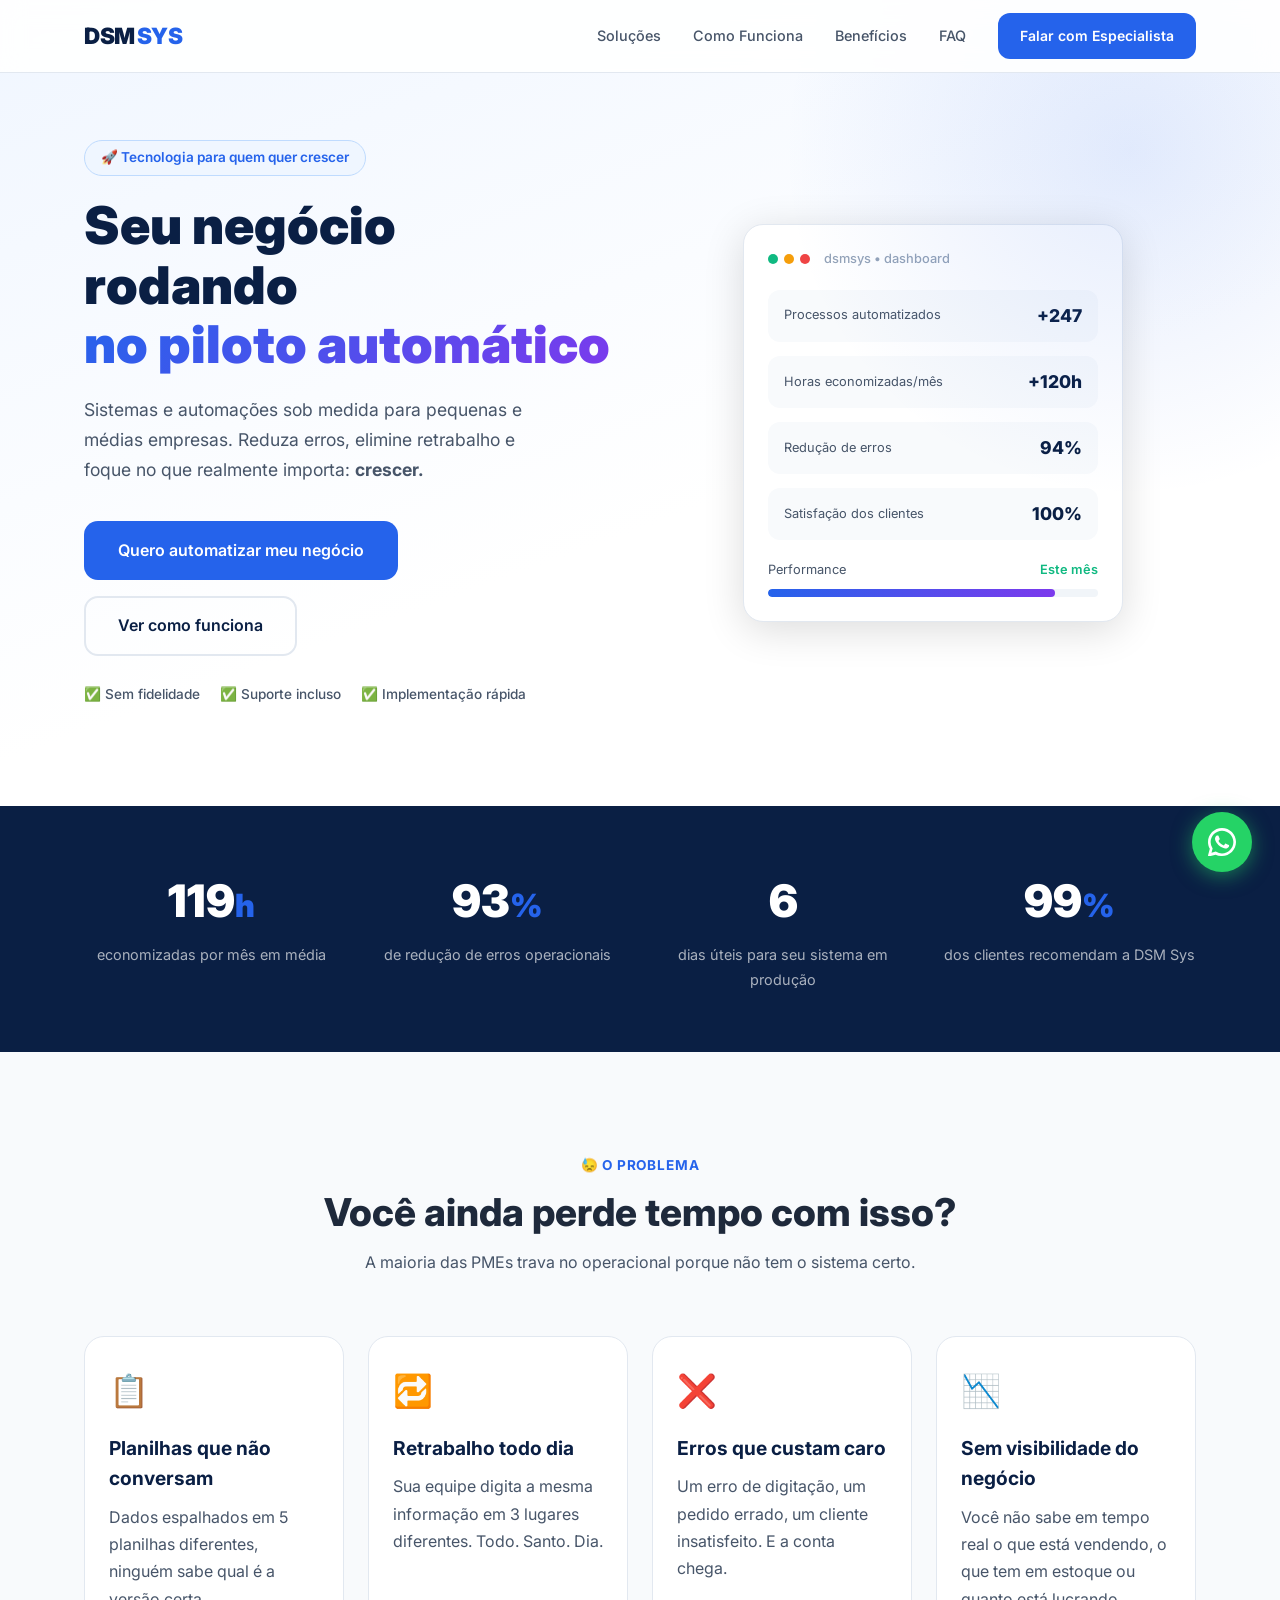
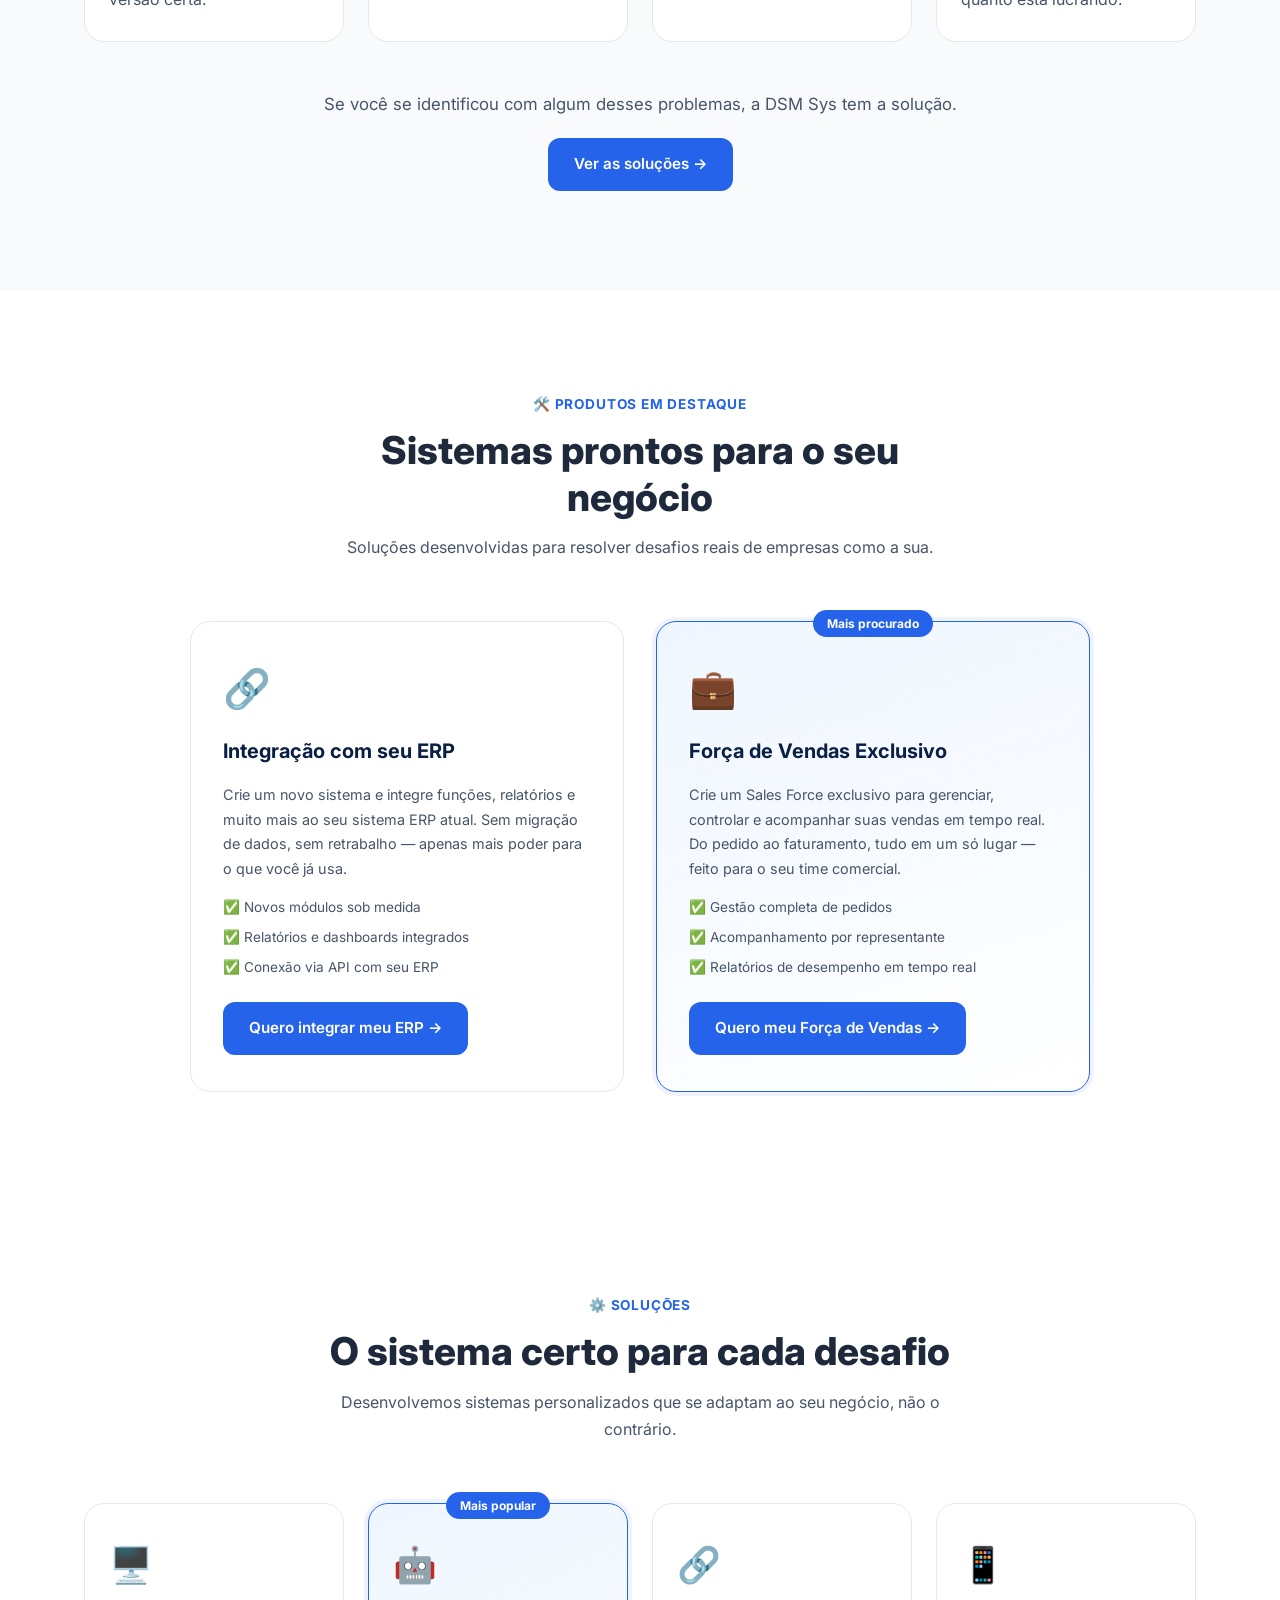
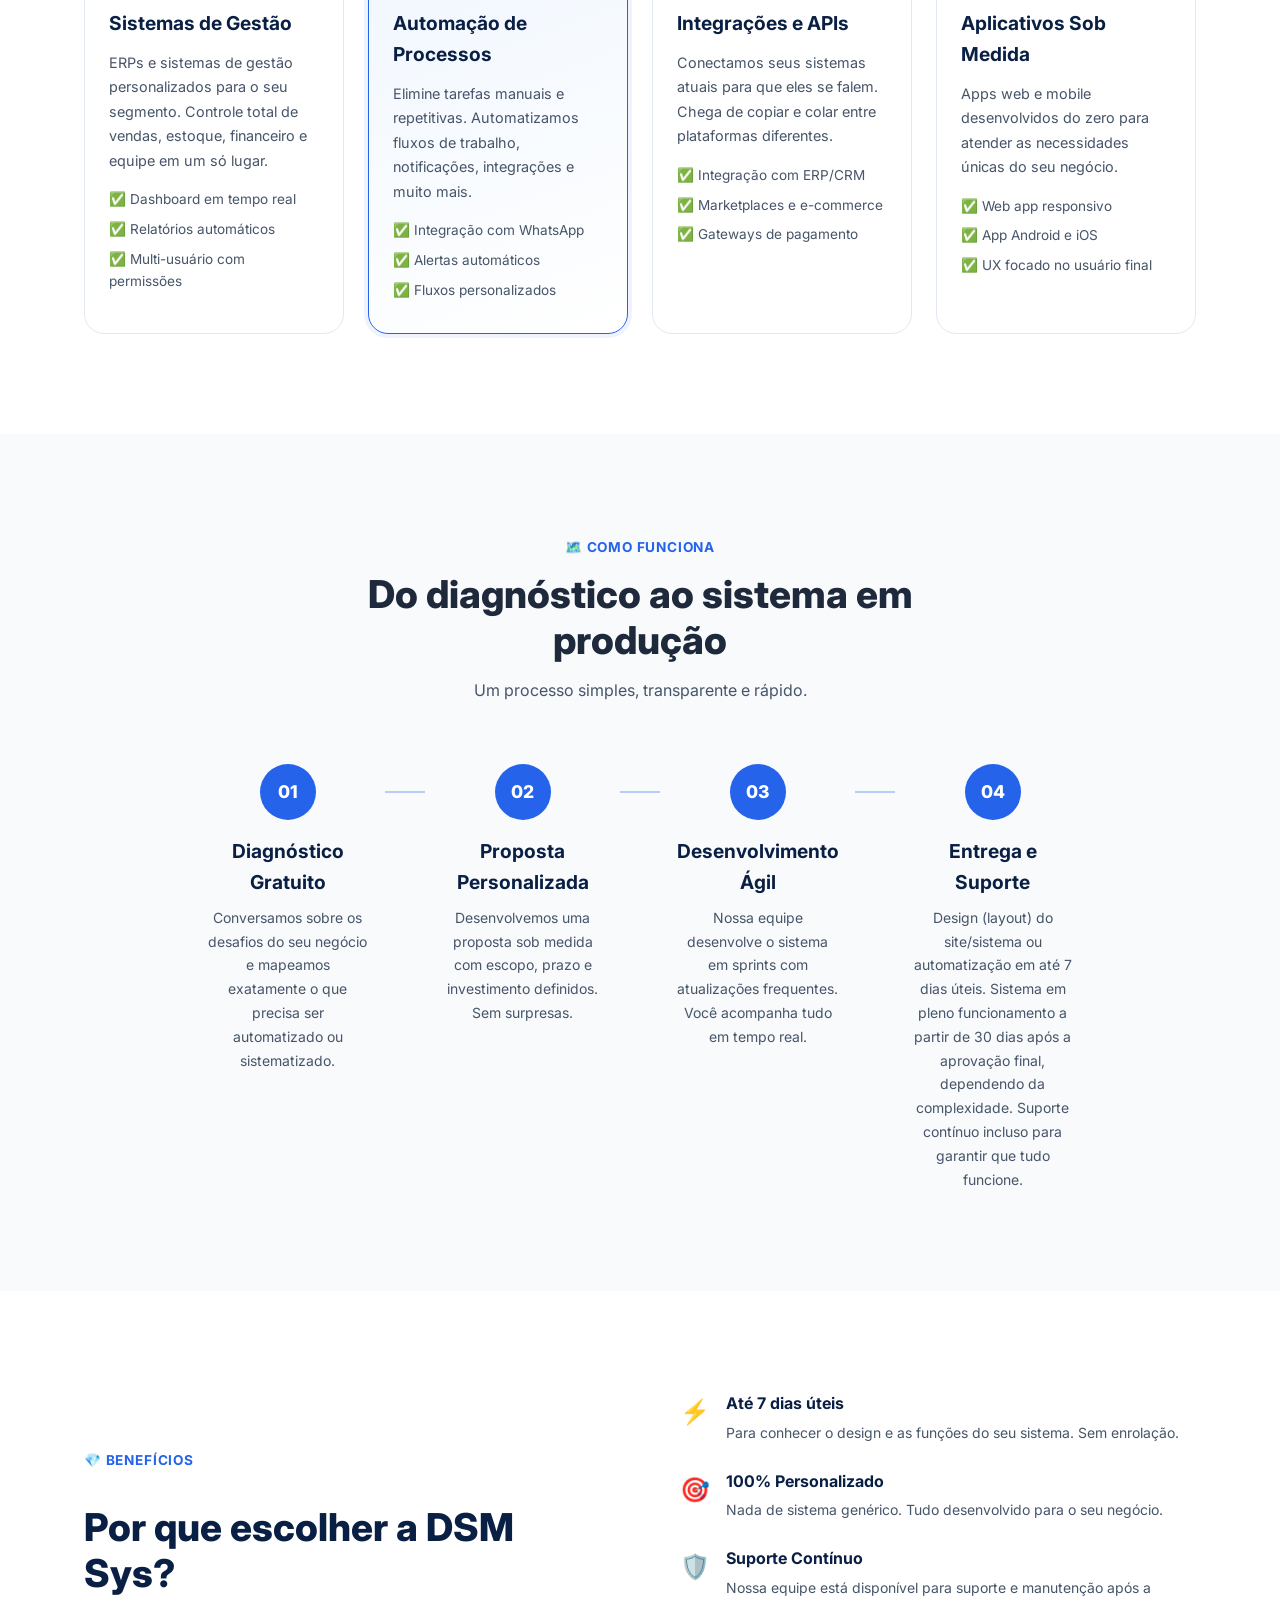
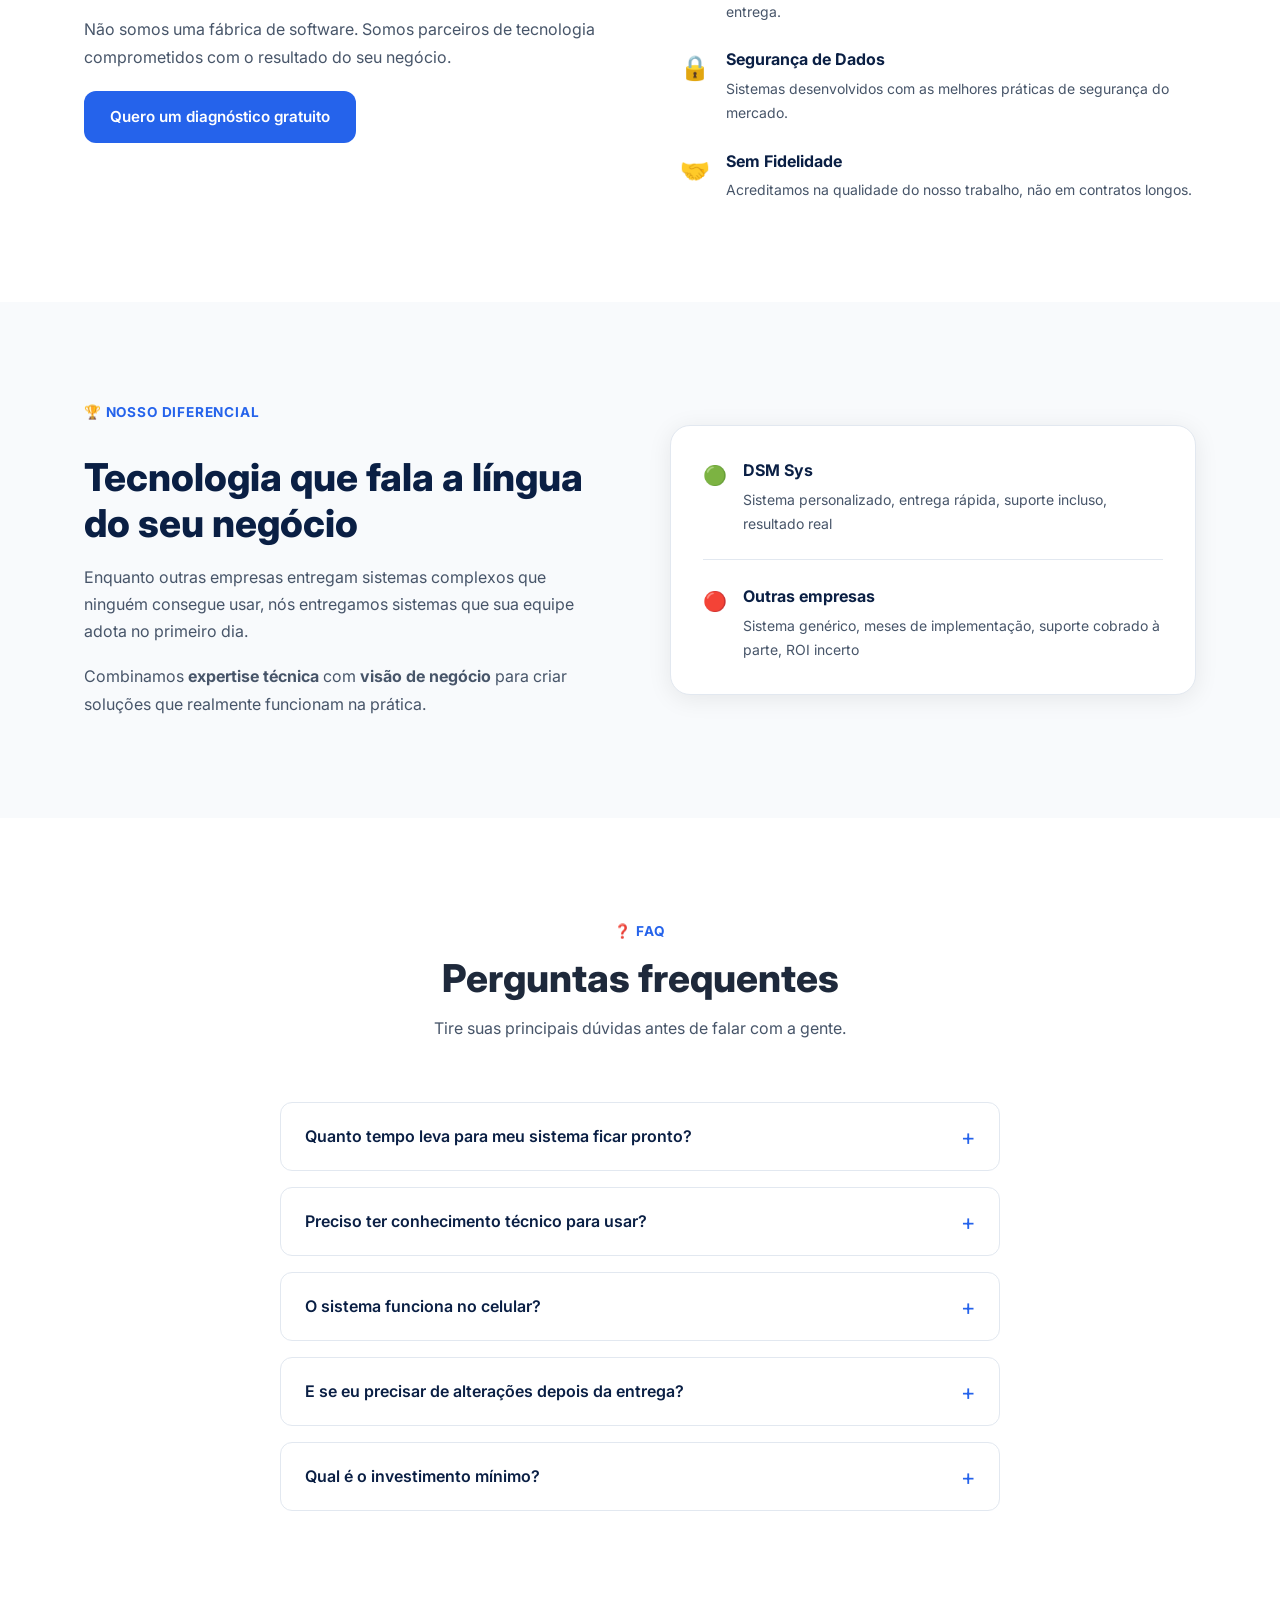
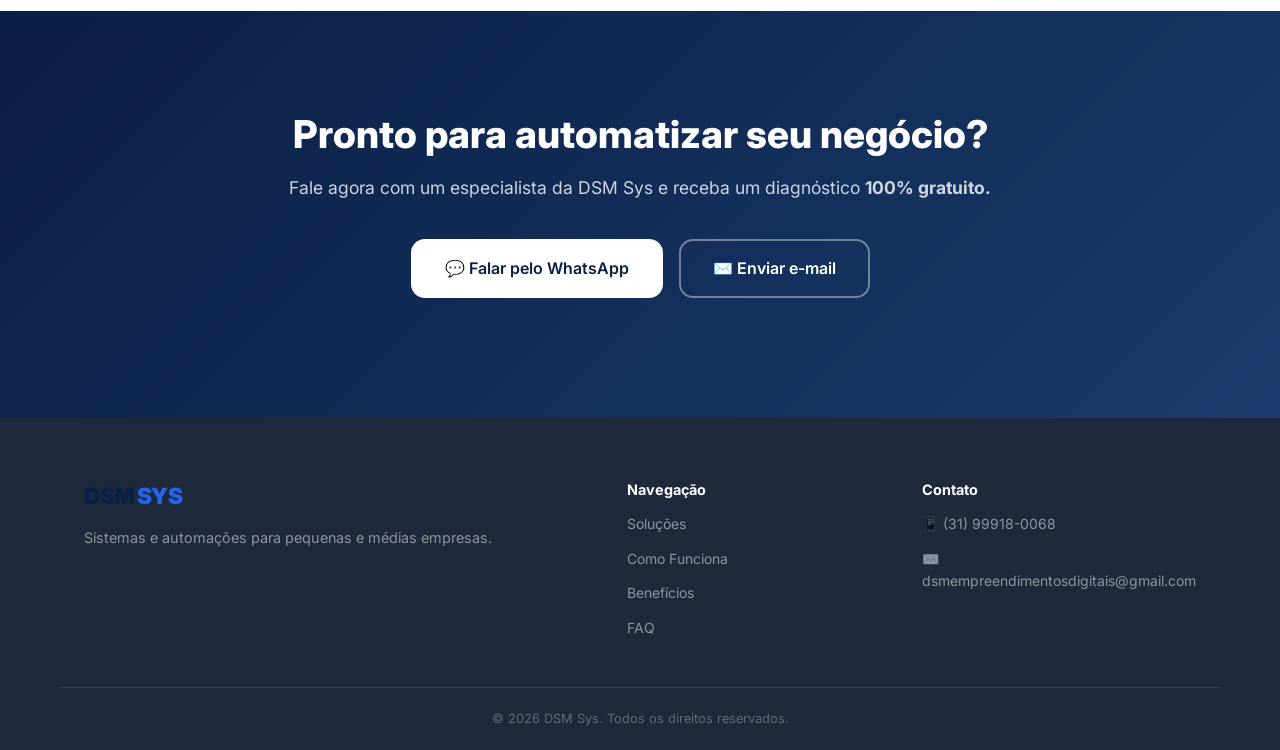
==== commit be32e37c: "tela login e curso dev" ====
--- a/index.html
+++ b/index.html
@@ -17,11 +17,21 @@
   <!-- Twitter Card -->
   <meta name="twitter:card" content="summary_large_image" />
   <meta name="twitter:title" content="DSM Sys | Sistemas e Automações para PMEs" />
-  <meta name="twitter:description" content="Sistemas e automações sob medida para PMEs. Diagnostico gratuito, implementação em 48h." />
+  <meta name="twitter:description" content="Sistemas e automações sob medida para PMEs. Diagnóstico gratuito, seu sistema em produção a partir de 7 dias úteis." />
   <meta name="twitter:image" content="https://dsmsys.com.br/og-image.png" />
+
+  <!-- Security & Theme -->
+  <meta name="theme-color" content="#0a192f" />
+  <meta name="apple-mobile-web-app-capable" content="yes" />
+  <meta name="apple-mobile-web-app-status-bar-style" content="black-translucent" />
+  <meta name="referrer" content="strict-origin-when-cross-origin" />
+  <meta http-equiv="Content-Security-Policy" content="upgrade-insecure-requests" />
+  <meta http-equiv="X-Content-Type-Options" content="nosniff" />
 
   <title>DSM Sys | Sistemas e Automações para PMEs</title>
   <link rel="icon" type="image/png" href="LOGO/logo.png" />
+  <link rel="apple-touch-icon" href="LOGO/logo.png" />
+  <link rel="manifest" href="manifest.json" />
   <link rel="preconnect" href="https://fonts.googleapis.com" />
   <link rel="preconnect" href="https://fonts.gstatic.com" crossorigin />
   <link href="https://fonts.googleapis.com/css2?family=Inter:wght@400;500;600;700;800;900&display=swap" rel="stylesheet" />
@@ -40,7 +50,7 @@
         <a href="#como-funciona" class="nav__link">Como Funciona</a>
         <a href="#beneficios" class="nav__link">Benefícios</a>
         <a href="#faq" class="nav__link">FAQ</a>
-        <a href="https://wa.me/5531999180068?text=Olá!%20Quero%20conhecer%20as%20soluções%20da%20DSM%20Sys." target="_blank" rel="noopener noreferrer" class="btn btn--nav">Falar com Especialista</a>
+        <a href="https://wa.me/5531993336786?text=Olá!%20Quero%20conhecer%20as%20soluções%20da%20DSM%20Sys." target="_blank" rel="noopener noreferrer" class="btn btn--nav">Falar com Especialista</a>
       </nav>
       <button class="hamburger" id="hamburger" aria-label="Abrir menu">
         <span></span><span></span><span></span>
@@ -61,7 +71,7 @@
           Sistemas e automações sob medida para pequenas e médias empresas. Reduza erros, elimine retrabalho e foque no que realmente importa: <strong>crescer.</strong>
         </p>
         <div class="hero__actions">
-          <a href="https://wa.me/5531999180068?text=Olá!%20Quero%20conhecer%20as%20soluções%20da%20DSM%20Sys." target="_blank" rel="noopener noreferrer" class="btn btn--primary btn--lg">
+          <a href="https://wa.me/5531993336786?text=Olá!%20Quero%20conhecer%20as%20soluções%20da%20DSM%20Sys." target="_blank" rel="noopener noreferrer" class="btn btn--primary btn--lg">
             Quero automatizar meu negócio
           </a>
           <a href="#como-funciona" class="btn btn--ghost btn--lg">
@@ -122,8 +132,8 @@
         <p>de redução de erros operacionais</p>
       </div>
       <div class="number-item" data-animate>
-        <span class="number-item__value" data-count="48">0</span><span class="number-item__suffix">h</span>
-        <p>para o sistema entrar em produção</p>
+        <span class="number-item__value" data-count="7">0</span><span class="number-item__suffix"></span>
+        <p>dias úteis para seu sistema em produção</p>
       </div>
       <div class="number-item" data-animate>
         <span class="number-item__value" data-count="100">0</span><span class="number-item__suffix">%</span>
@@ -187,7 +197,7 @@
             <li>✅ Relatórios e dashboards integrados</li>
             <li>✅ Conexão via API com seu ERP</li>
           </ul>
-          <a href="https://wa.me/5531999180068?text=Olá!%20Tenho%20interesse%20em%20integrar%20meu%20ERP." target="_blank" rel="noopener noreferrer" class="btn btn--primary">Quero integrar meu ERP →</a>
+          <a href="https://wa.me/5531993336786?text=Olá!%20Tenho%20interesse%20em%20integrar%20meu%20ERP." target="_blank" rel="noopener noreferrer" class="btn btn--primary">Quero integrar meu ERP →</a>
         </div>
         <div class="product-card product-card--featured" data-animate>
           <div class="product-card__badge">Mais procurado</div>
@@ -199,7 +209,7 @@
             <li>✅ Acompanhamento por representante</li>
             <li>✅ Relatórios de desempenho em tempo real</li>
           </ul>
-          <a href="https://wa.me/5531999180068?text=Olá!%20Quero%20um%20sistema%20de%20Força%20de%20Vendas." target="_blank" rel="noopener noreferrer" class="btn btn--primary">Quero meu Força de Vendas →</a>
+          <a href="https://wa.me/5531993336786?text=Olá!%20Quero%20um%20sistema%20de%20Força%20de%20Vendas." target="_blank" rel="noopener noreferrer" class="btn btn--primary">Quero meu Força de Vendas →</a>
         </div>
       </div>
     </div>
@@ -310,7 +320,7 @@
         <span class="section-tag">💎 Benefícios</span>
         <h2>Por que escolher a DSM Sys?</h2>
         <p>Não somos uma fábrica de software. Somos parceiros de tecnologia comprometidos com o resultado do seu negócio.</p>
-        <a href="https://wa.me/5531999180068?text=Olá!%20Quero%20um%20diagnóstico%20gratuito%20com%20a%20DSM%20Sys." target="_blank" rel="noopener noreferrer" class="btn btn--primary">
+        <a href="https://wa.me/5531993336786?text=Olá!%20Quero%20um%20diagnóstico%20gratuito%20com%20a%20DSM%20Sys." target="_blank" rel="noopener noreferrer" class="btn btn--primary">
           Quero um diagnóstico gratuito
         </a>
       </div>
@@ -450,7 +460,7 @@
       <h2>Pronto para automatizar seu negócio?</h2>
       <p>Fale agora com um especialista da DSM Sys e receba um diagnóstico <strong>100% gratuito.</strong></p>
       <div class="cta-final__actions">
-        <a href="https://wa.me/5531999180068?text=Olá!%20Quero%20um%20diagnóstico%20gratuito%20com%20a%20DSM%20Sys." target="_blank" rel="noopener noreferrer" class="btn btn--white btn--lg">
+        <a href="https://wa.me/5531993336786?text=Olá!%20Quero%20um%20diagnóstico%20gratuito%20com%20a%20DSM%20Sys." target="_blank" rel="noopener noreferrer" class="btn btn--white btn--lg">
           💬 Falar pelo WhatsApp
         </a>
         <a href="mailto:dsmempreendimentosdigitais@gmail.com" class="btn btn--ghost-white btn--lg">
@@ -479,7 +489,7 @@
       </div>
       <div class="footer__contact">
         <h4>Contato</h4>
-        <a href="https://wa.me/5531999180068" target="_blank" rel="noopener noreferrer">📱 (31) 99918-0068</a>
+        <a href="https://wa.me/5531993336786" target="_blank" rel="noopener noreferrer">📱 (31) 99918-0068</a>
         <a href="mailto:dsmempreendimentosdigitais@gmail.com">✉️ dsmempreendimentosdigitais@gmail.com</a>
       </div>
     </div>
@@ -489,7 +499,7 @@
   </footer>
 
   <!-- ========== WHATSAPP FLUTUANTE ========== -->
-  <a href="https://wa.me/5531999180068?text=Olá!%20Quero%20conhecer%20as%20soluções%20da%20DSM%20Sys." target="_blank" rel="noopener noreferrer" class="whatsapp-float" aria-label="Falar no WhatsApp">
+  <a href="https://wa.me/5531993336786?text=Olá!%20Quero%20conhecer%20as%20soluções%20da%20DSM%20Sys." target="_blank" rel="noopener noreferrer" class="whatsapp-float" aria-label="Falar no WhatsApp">
     <svg xmlns="http://www.w3.org/2000/svg" viewBox="0 0 24 24" fill="white" width="28" height="28">
       <path d="M17.472 14.382c-.297-.149-1.758-.867-2.03-.967-.273-.099-.471-.148-.67.15-.197.297-.767.966-.94 1.164-.173.199-.347.223-.644.075-.297-.15-1.255-.463-2.39-1.475-.883-.788-1.48-1.761-1.653-2.059-.173-.297-.018-.458.13-.606.134-.133.298-.347.446-.52.149-.174.198-.298.298-.497.099-.198.05-.371-.025-.52-.075-.149-.669-1.612-.916-2.207-.242-.579-.487-.5-.669-.51-.173-.008-.371-.01-.57-.01-.198 0-.52.074-.792.372-.272.297-1.04 1.016-1.04 2.479 0 1.462 1.065 2.875 1.213 3.074.149.198 2.096 3.2 5.077 4.487.709.306 1.262.489 1.694.625.712.227 1.36.195 1.871.118.571-.085 1.758-.719 2.006-1.413.248-.694.248-1.289.173-1.413-.074-.124-.272-.198-.57-.347z"/>
       <path d="M12 0C5.373 0 0 5.373 0 12c0 2.127.558 4.126 1.534 5.858L.057 23.428a.75.75 0 00.921.921l5.57-1.477A11.952 11.952 0 0012 24c6.627 0 12-5.373 12-12S18.627 0 12 0zm0 21.75a9.713 9.713 0 01-4.953-1.356l-.355-.211-3.684.976.976-3.585-.231-.371A9.715 9.715 0 012.25 12C2.25 6.615 6.615 2.25 12 2.25S21.75 6.615 21.75 12 17.385 21.75 12 21.75z"/>
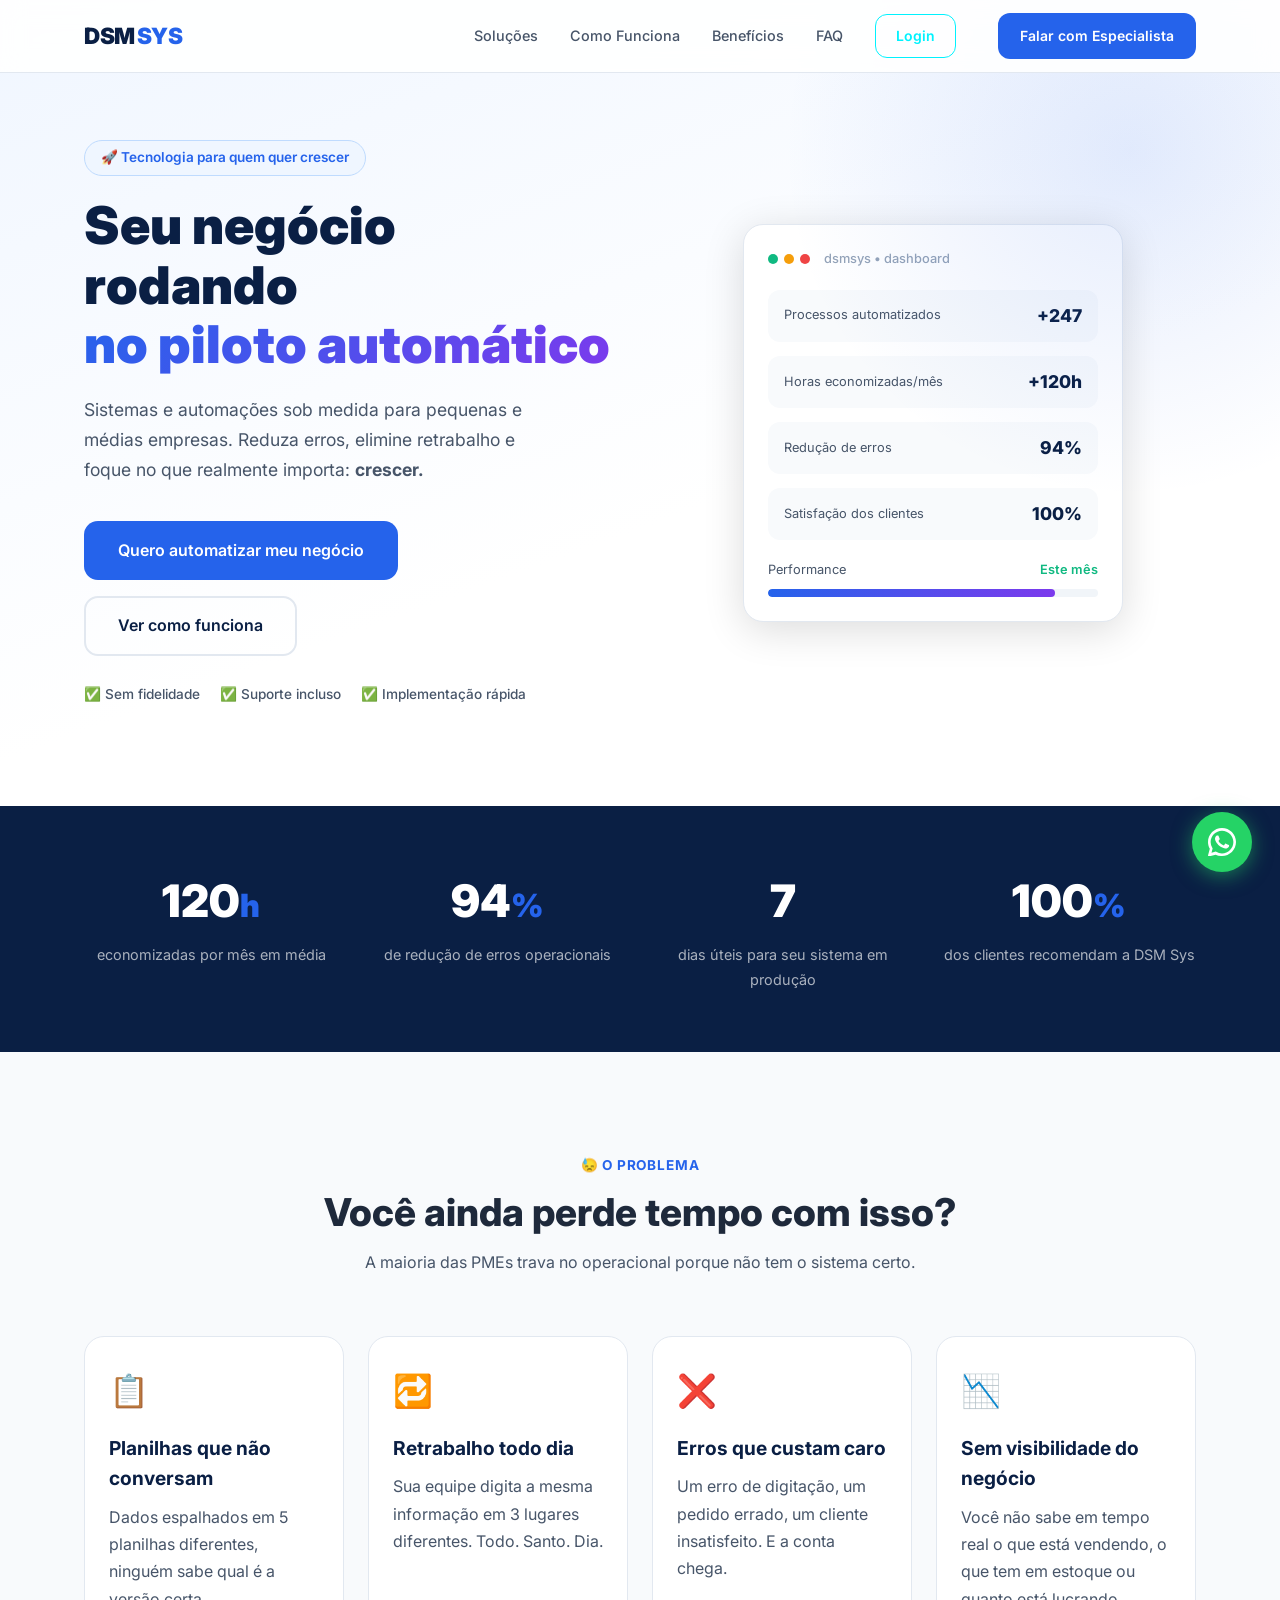
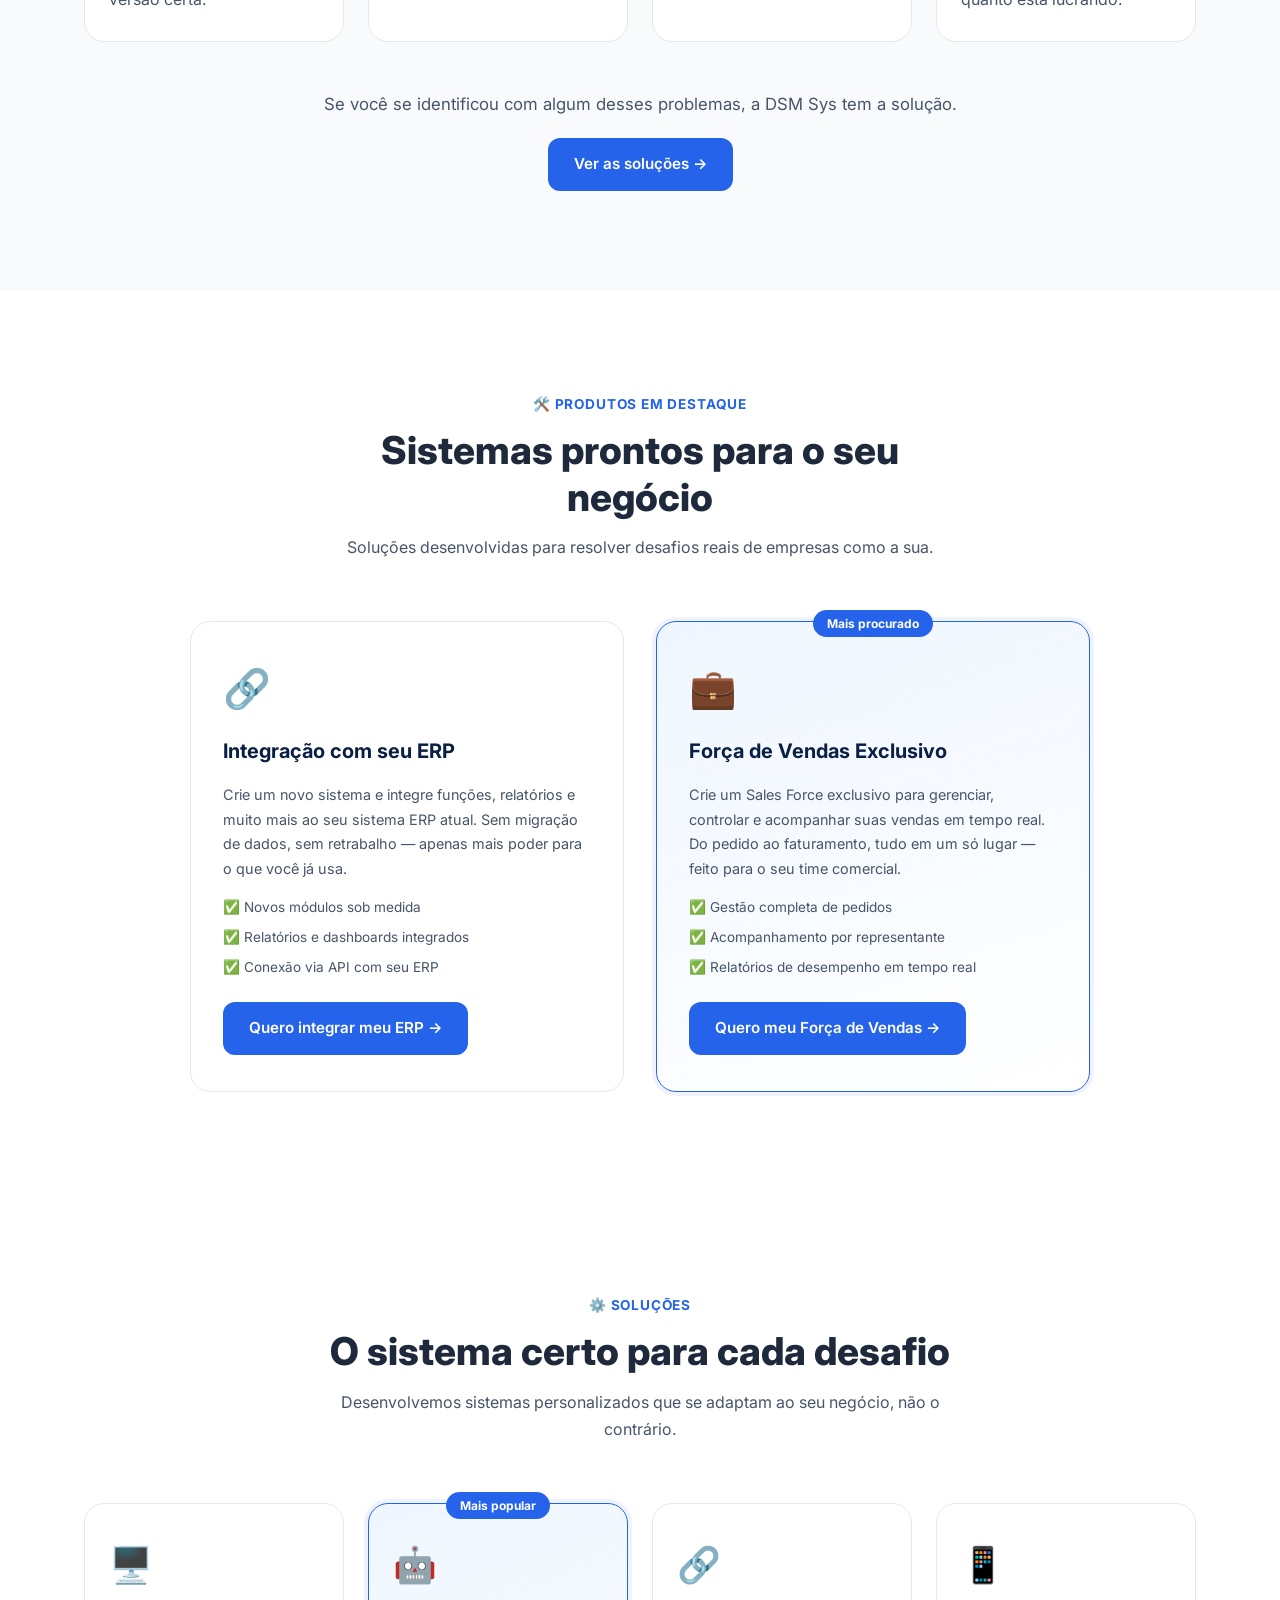
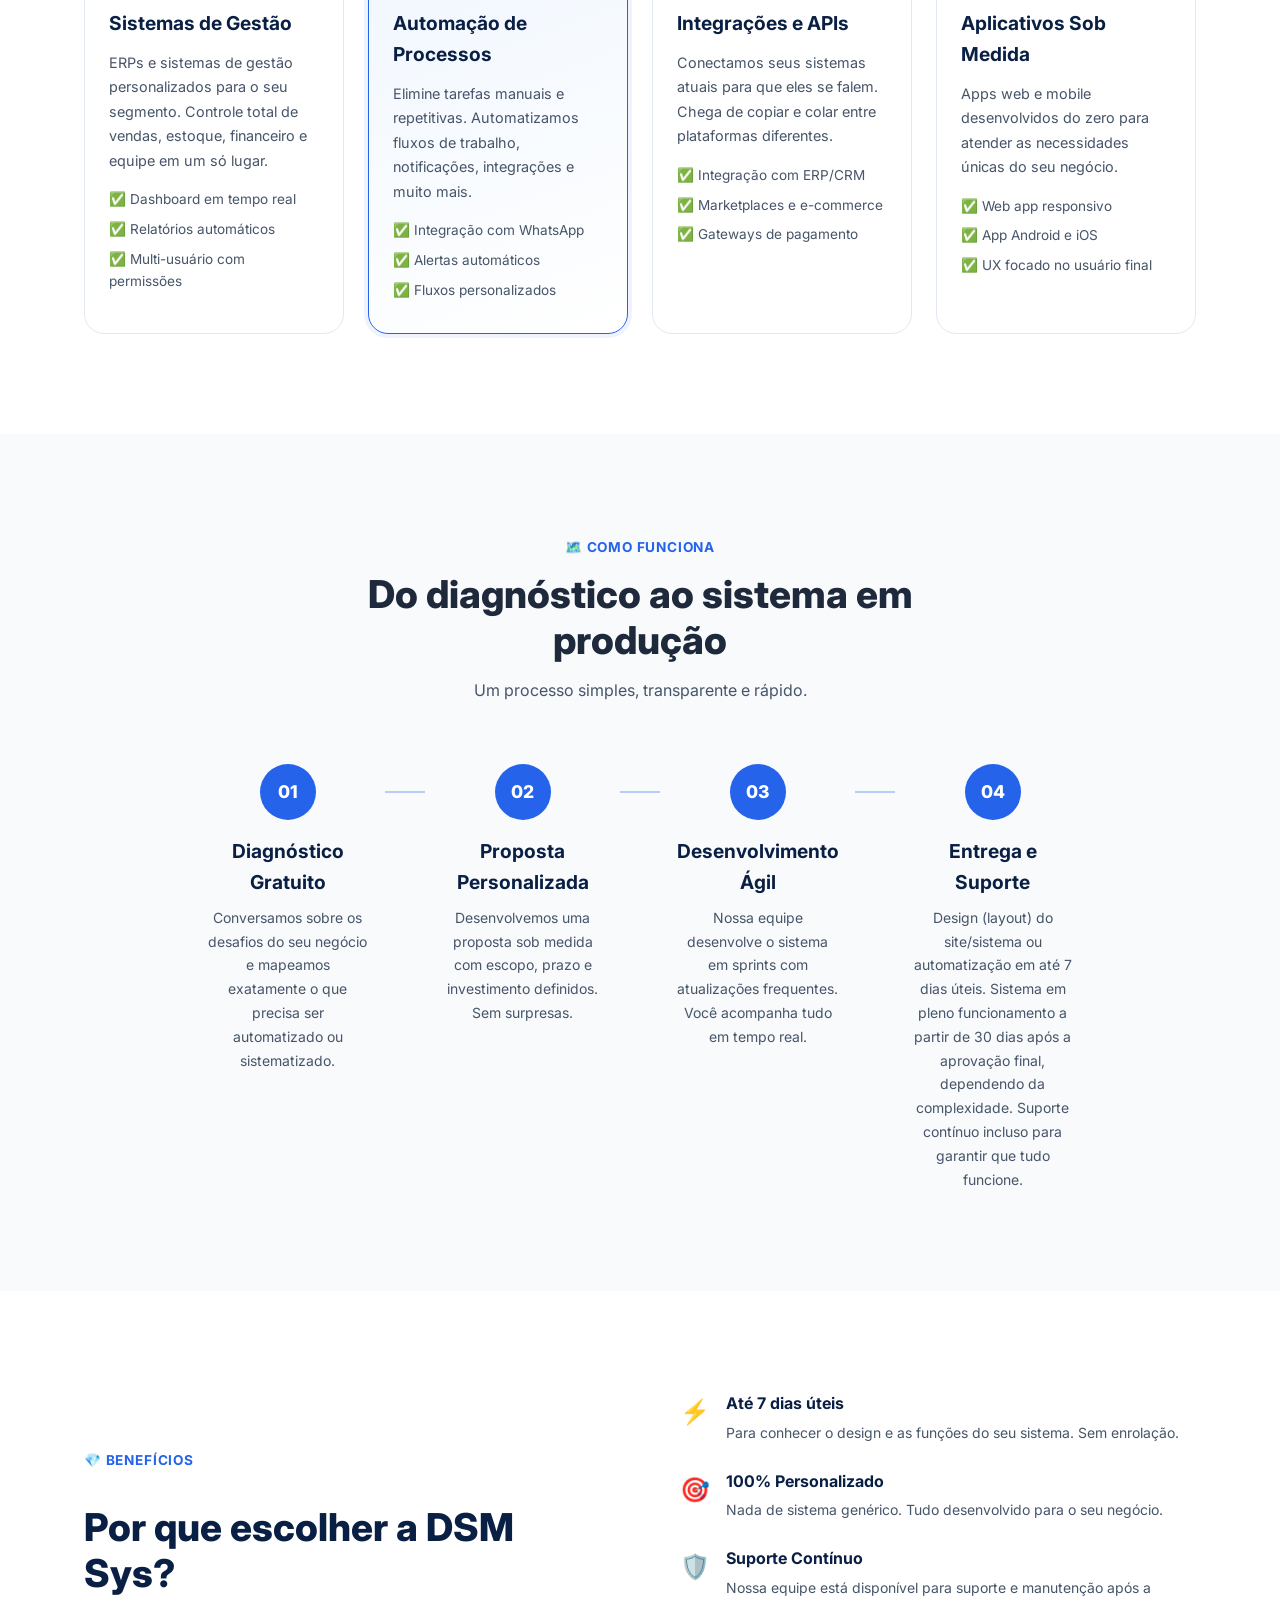
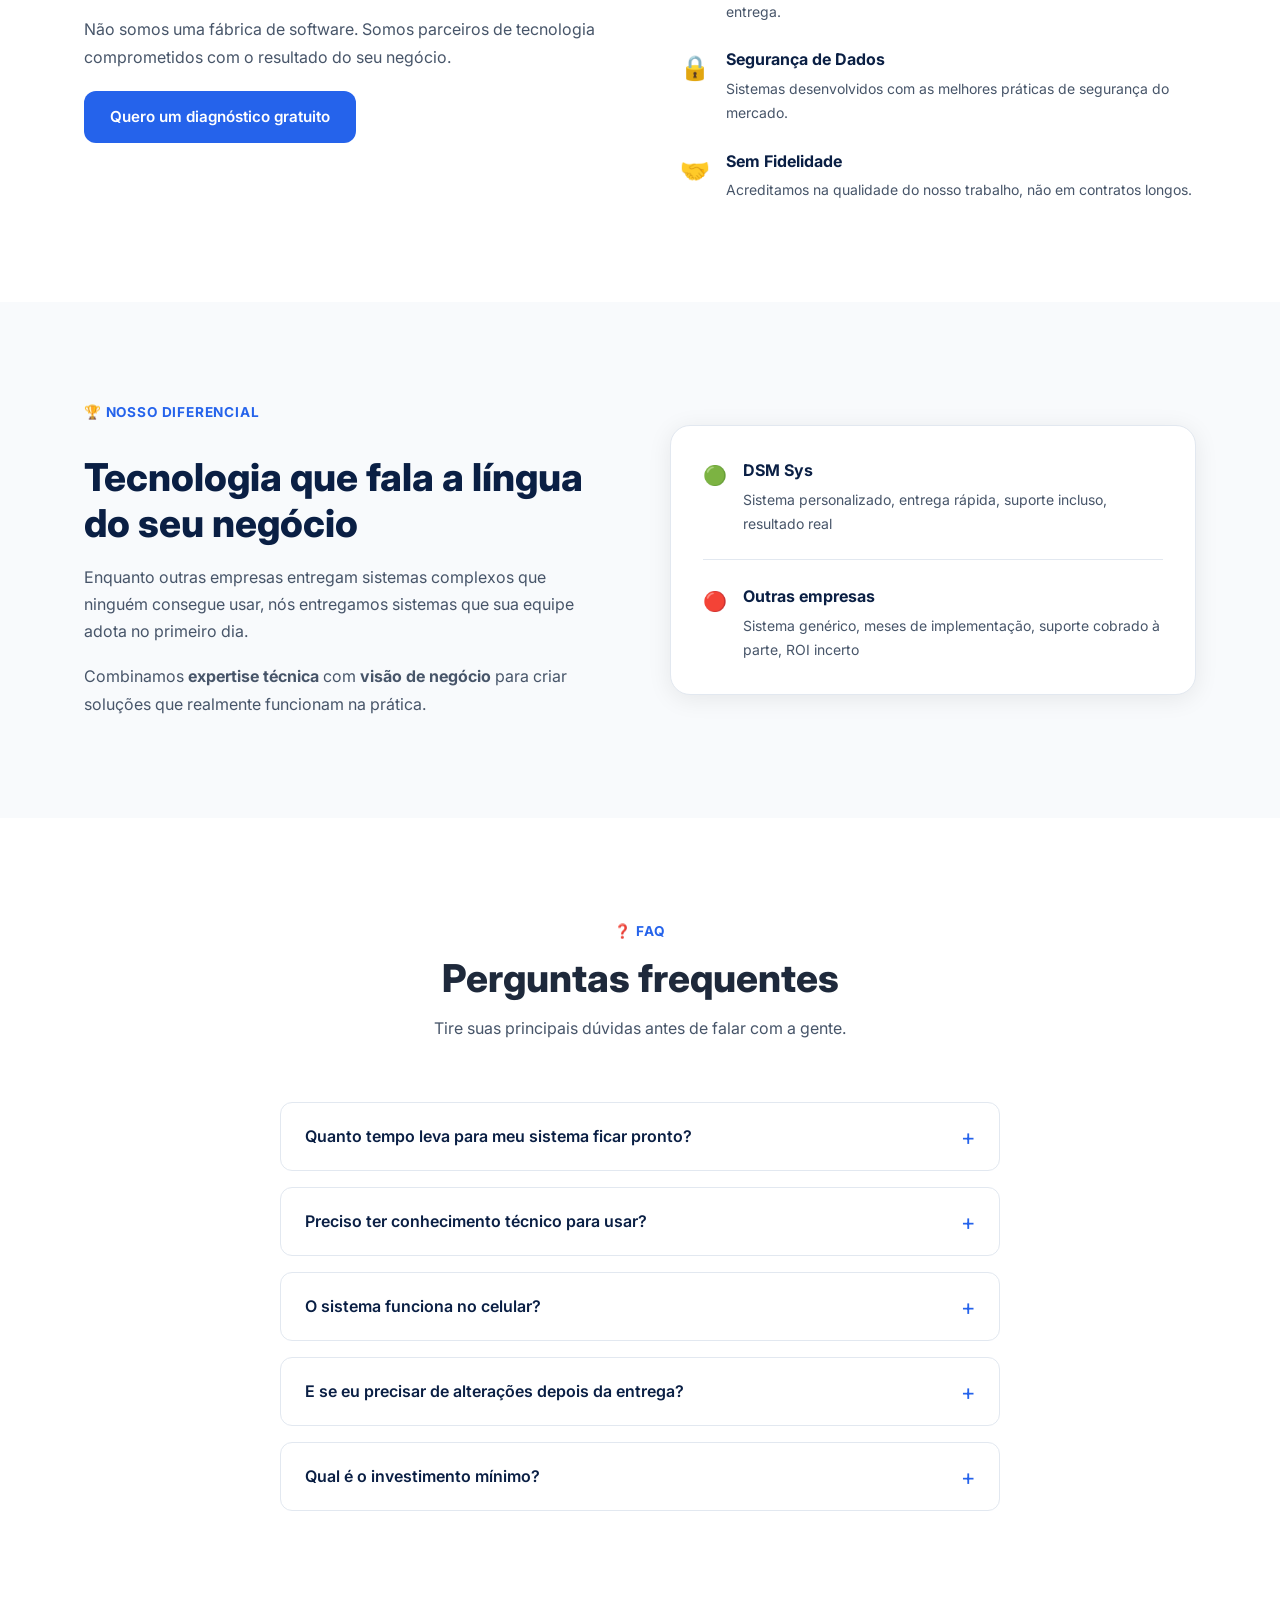
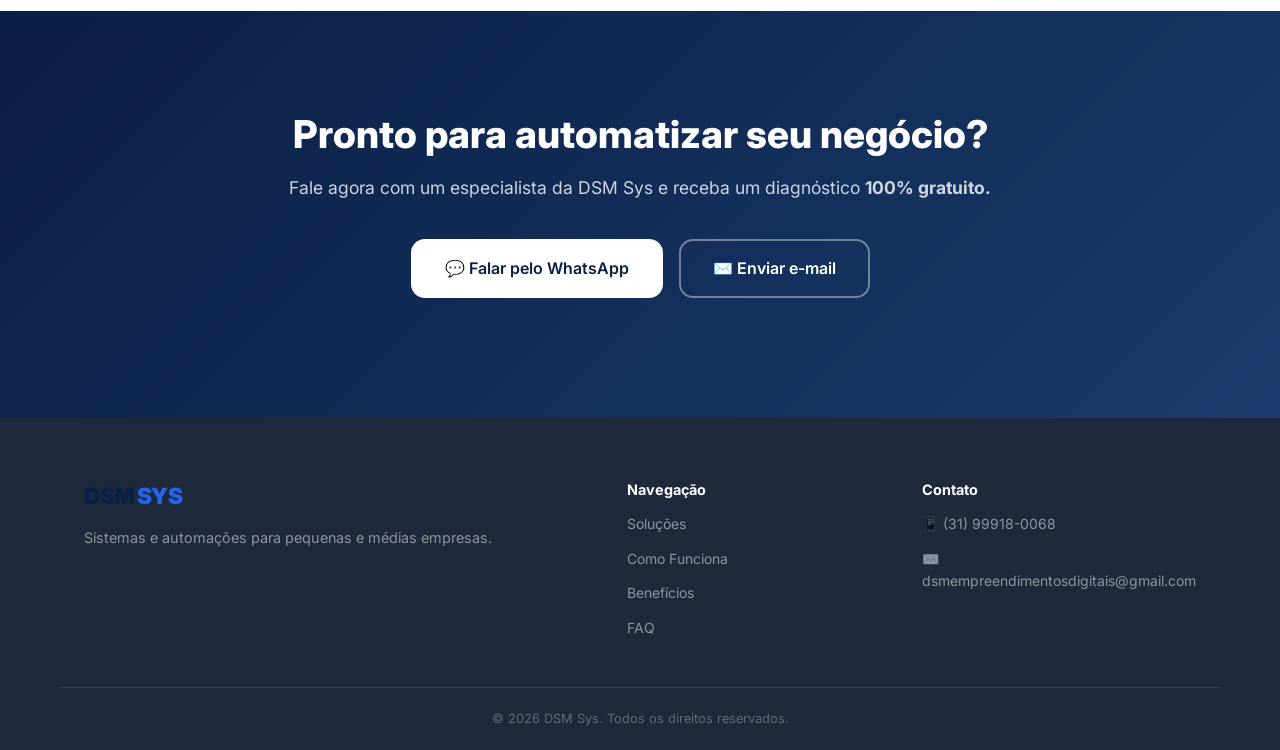
==== commit 067a6e37: "feat: extract login page to /login and add link to navbar" ====
--- a/index.html
+++ b/index.html
@@ -50,6 +50,7 @@
         <a href="#como-funciona" class="nav__link">Como Funciona</a>
         <a href="#beneficios" class="nav__link">Benefícios</a>
         <a href="#faq" class="nav__link">FAQ</a>
+        <a href="/login" class="btn btn--nav btn--login" style="background: transparent; border: 1px solid #00f2fe; color: #00f2fe; margin-right: 10px;">Login</a>
         <a href="https://wa.me/5531993336786?text=Olá!%20Quero%20conhecer%20as%20soluções%20da%20DSM%20Sys." target="_blank" rel="noopener noreferrer" class="btn btn--nav">Falar com Especialista</a>
       </nav>
       <button class="hamburger" id="hamburger" aria-label="Abrir menu">
